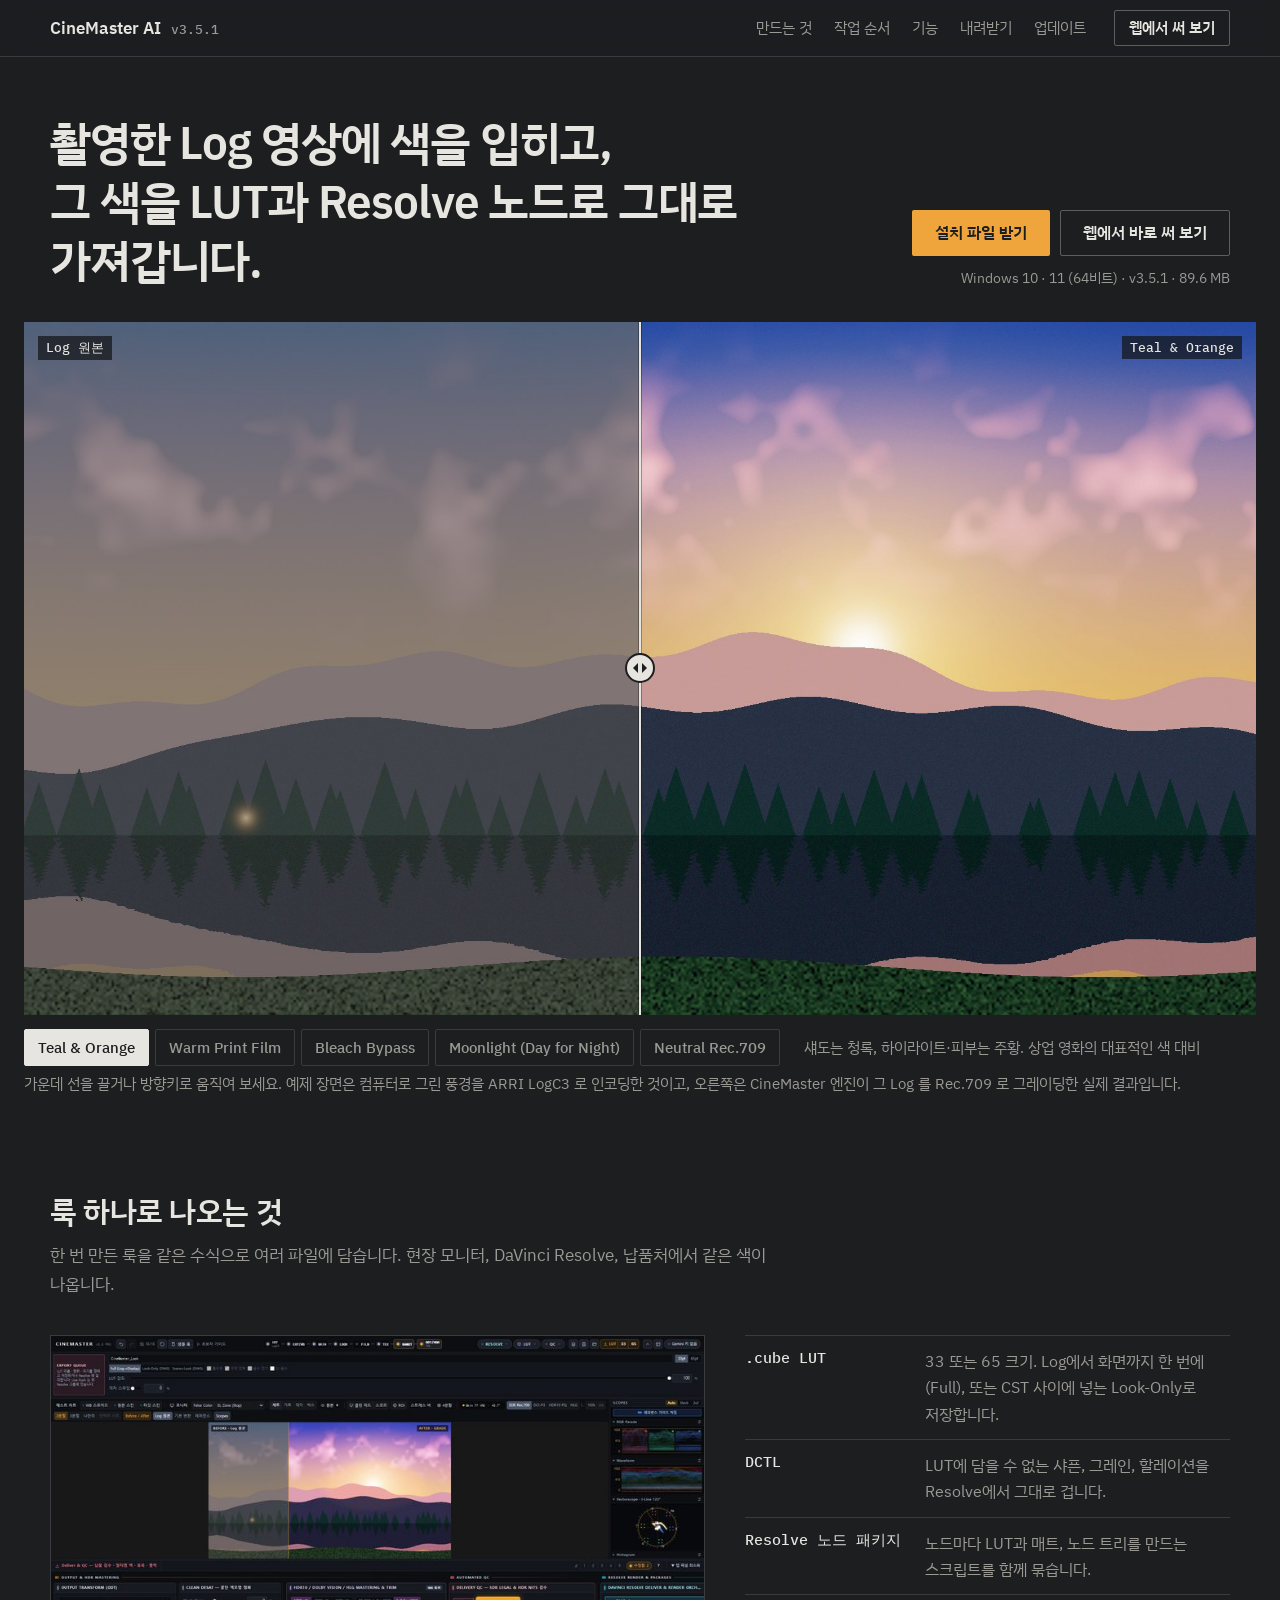
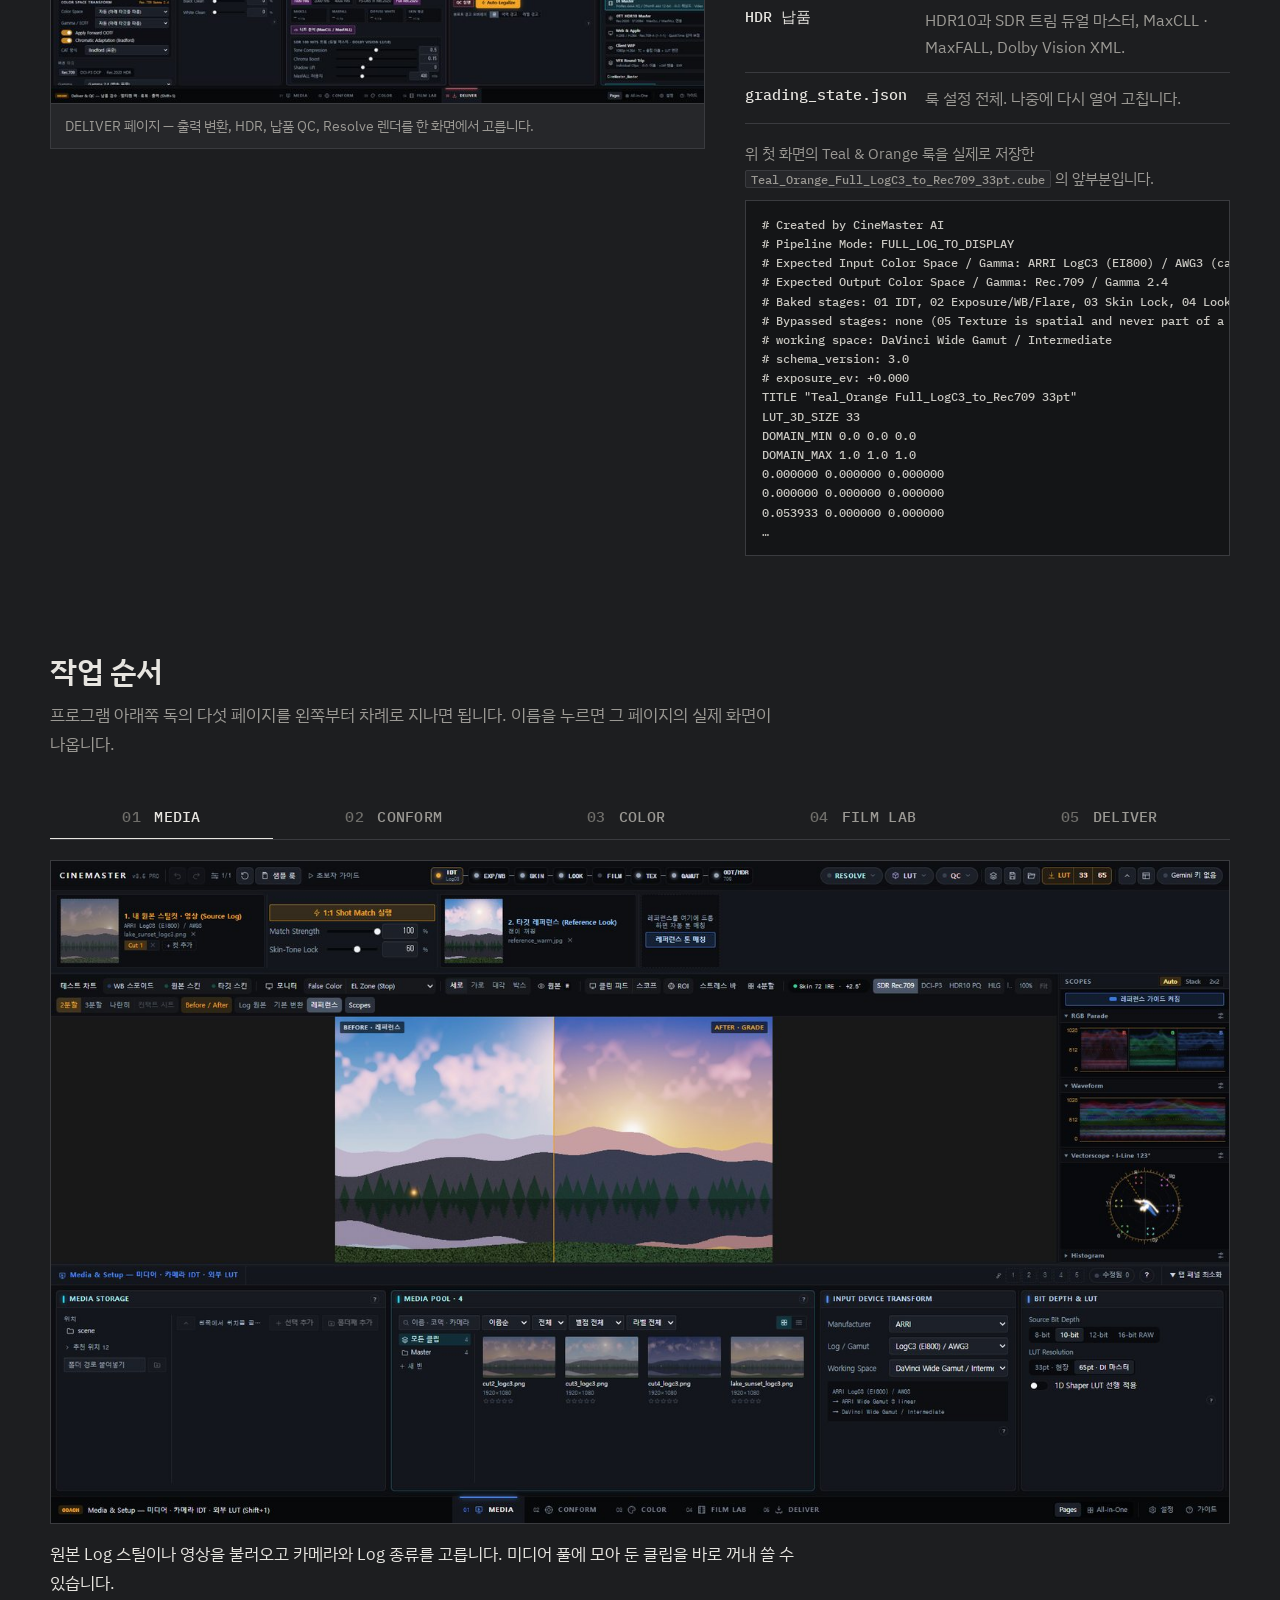
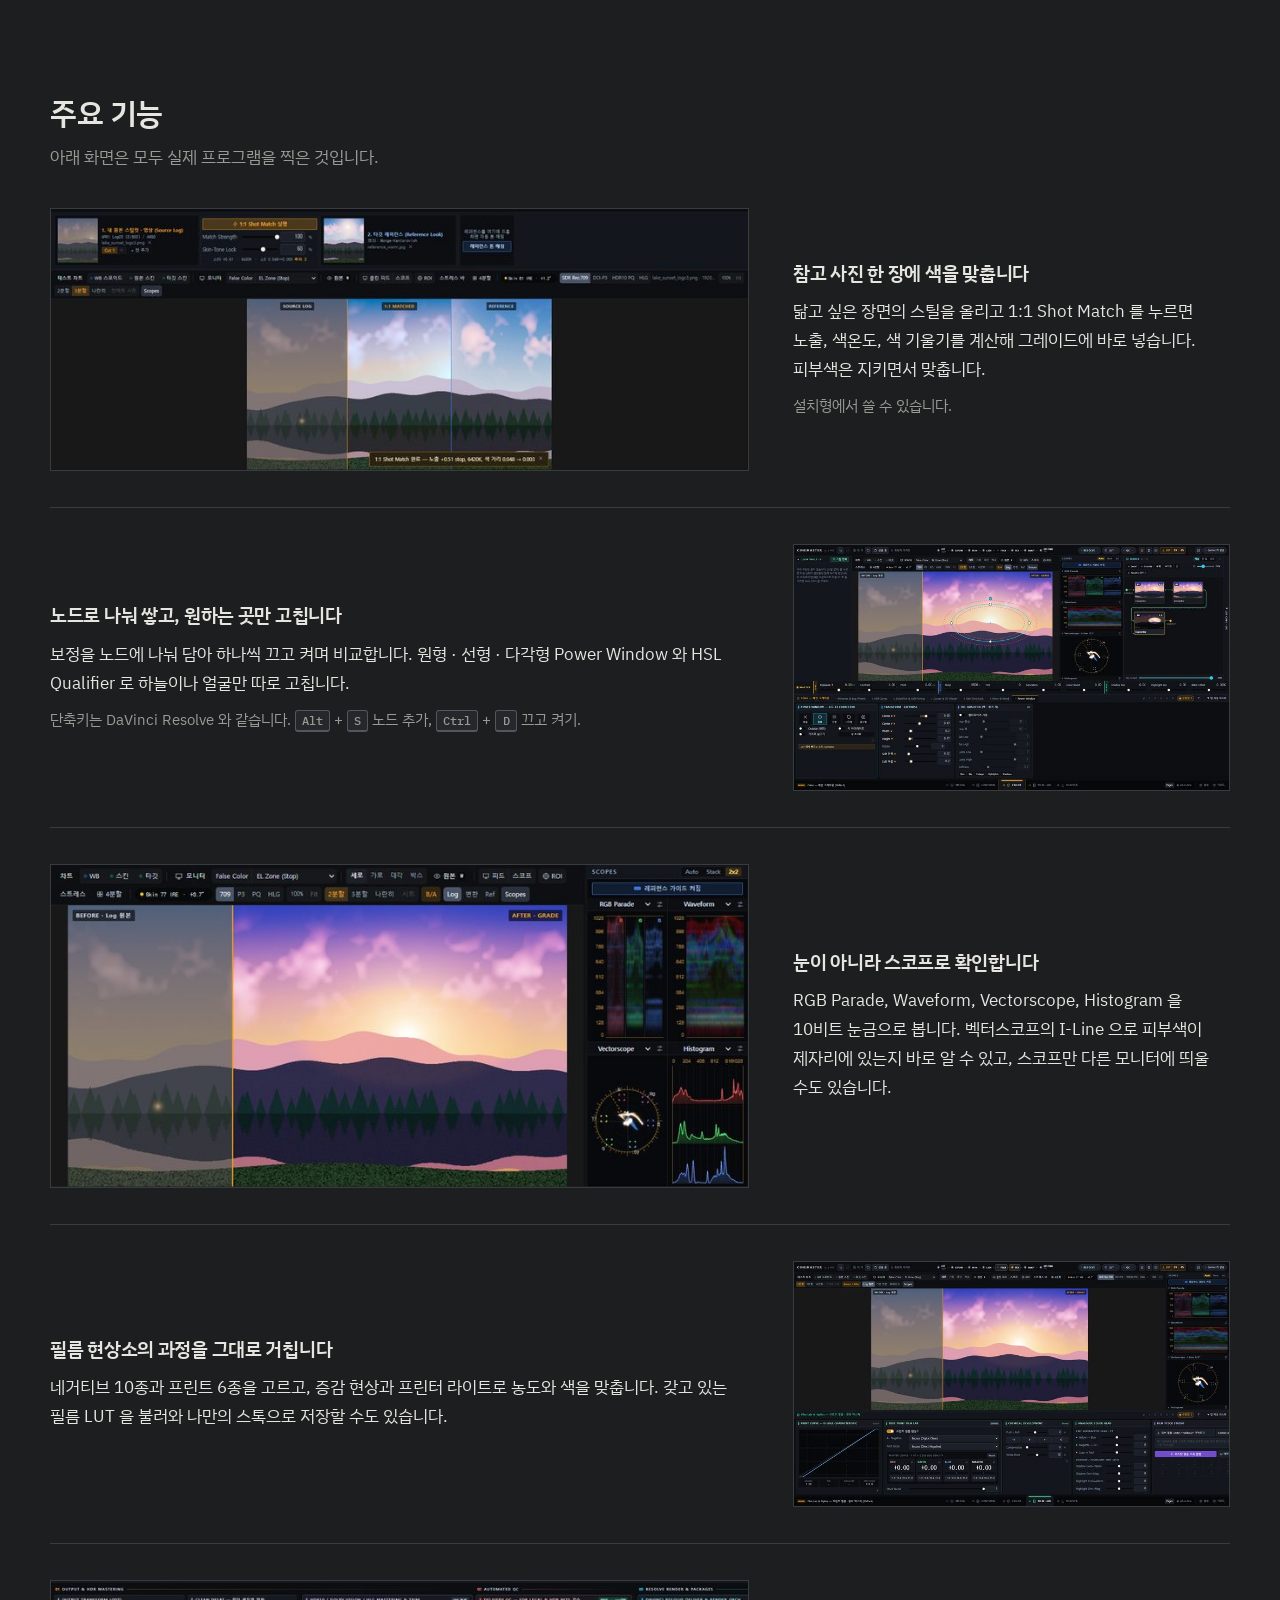
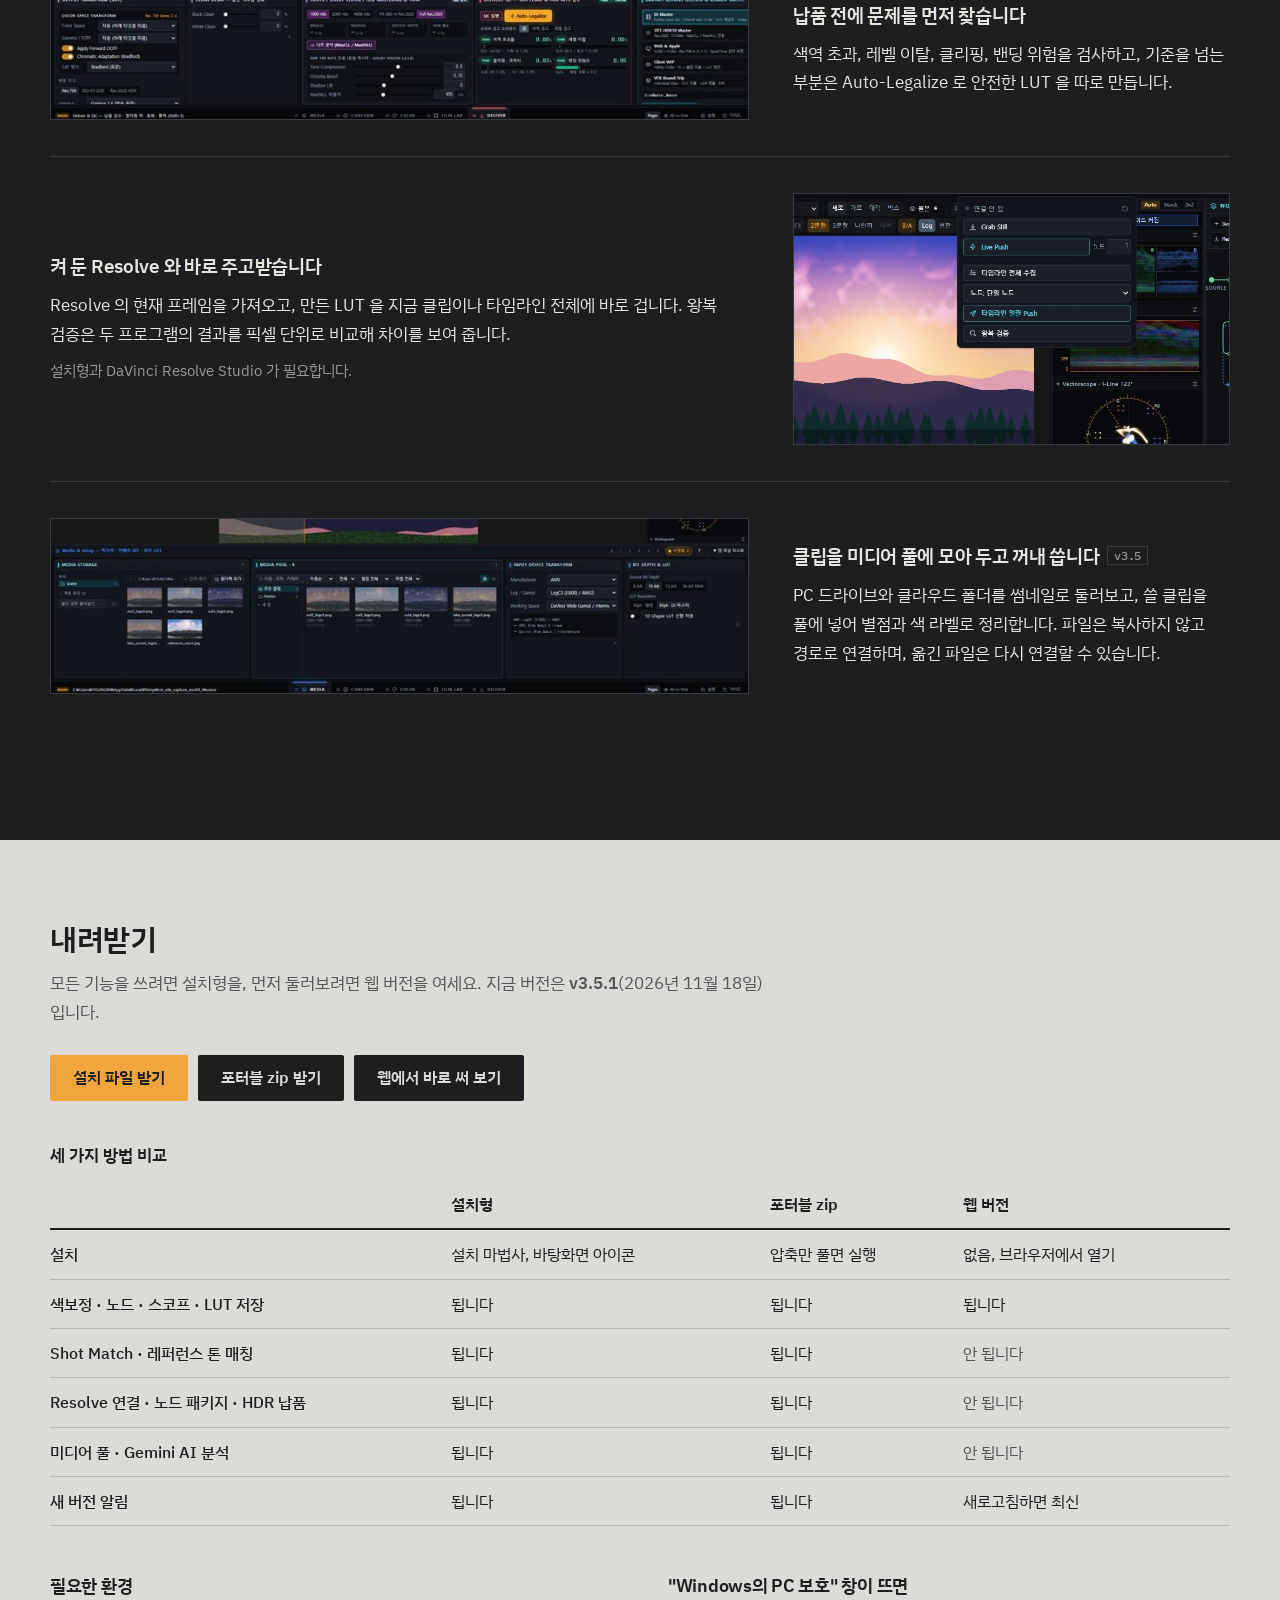
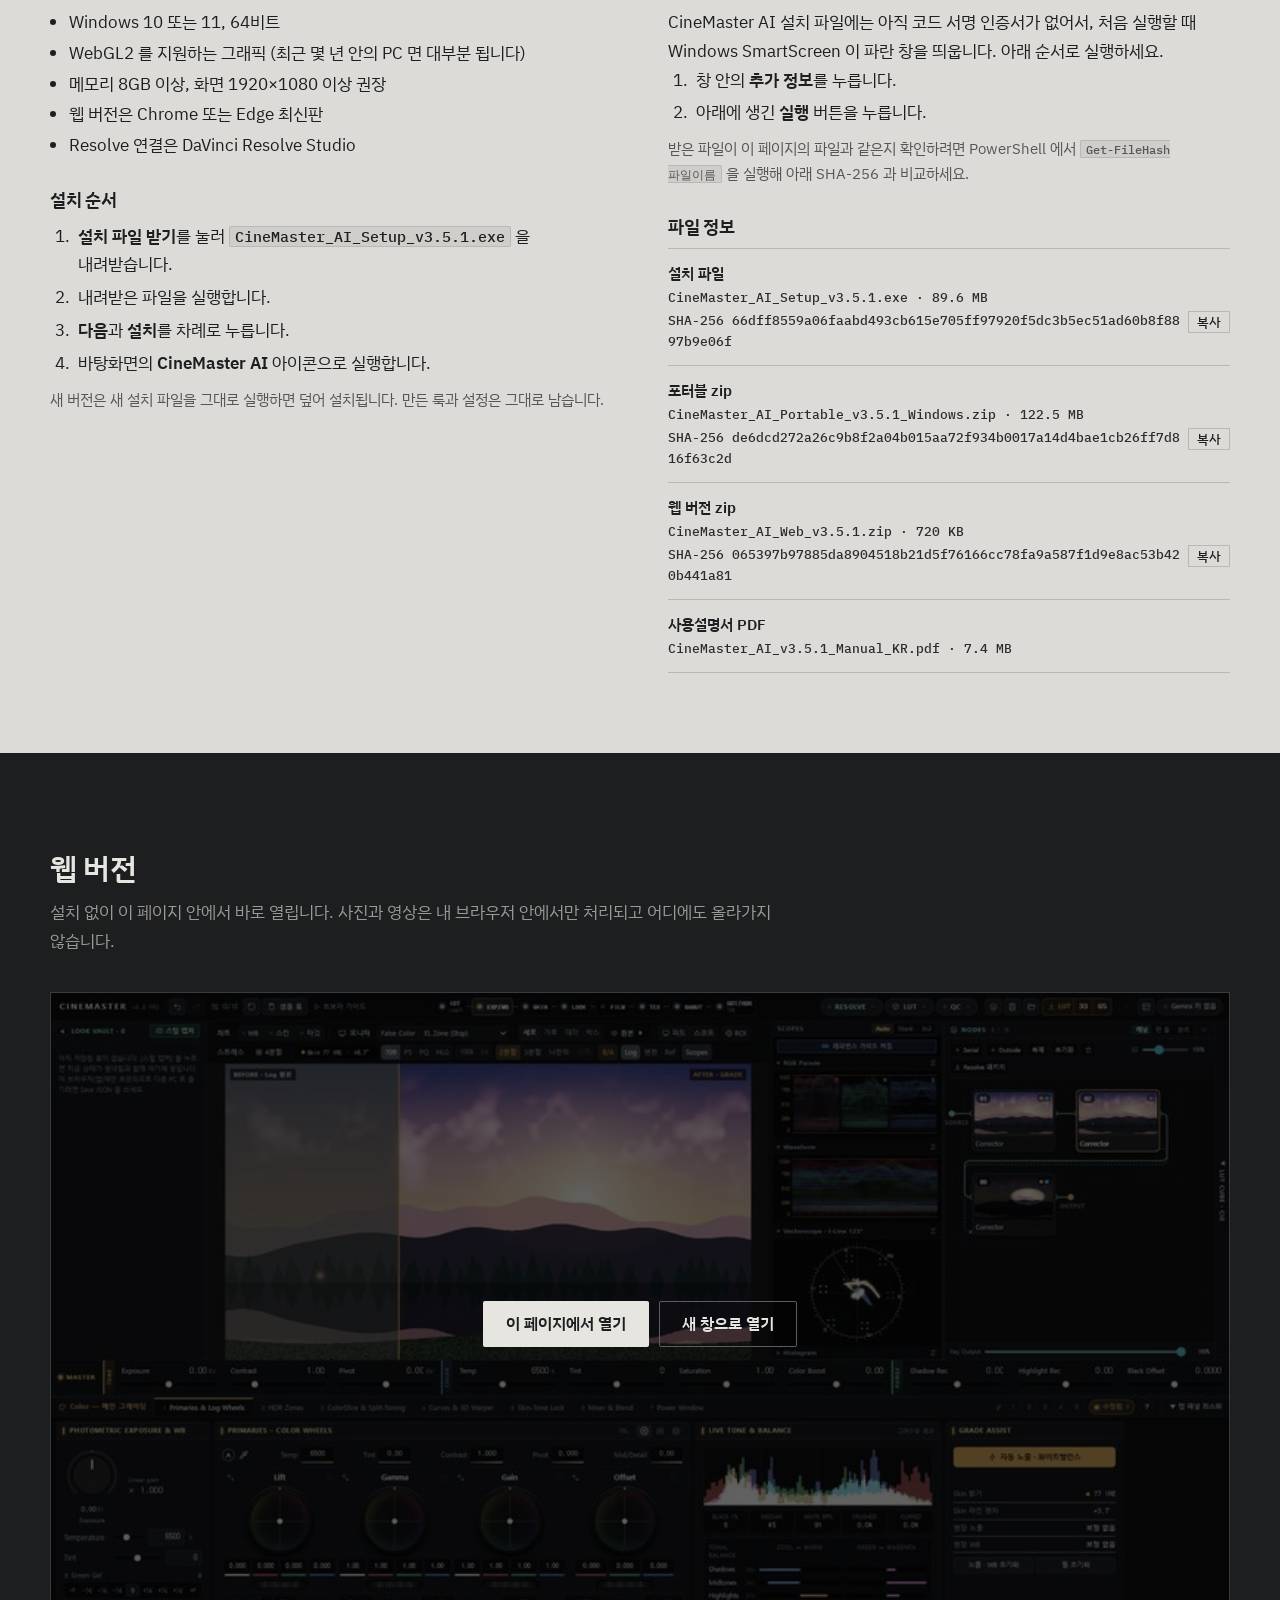
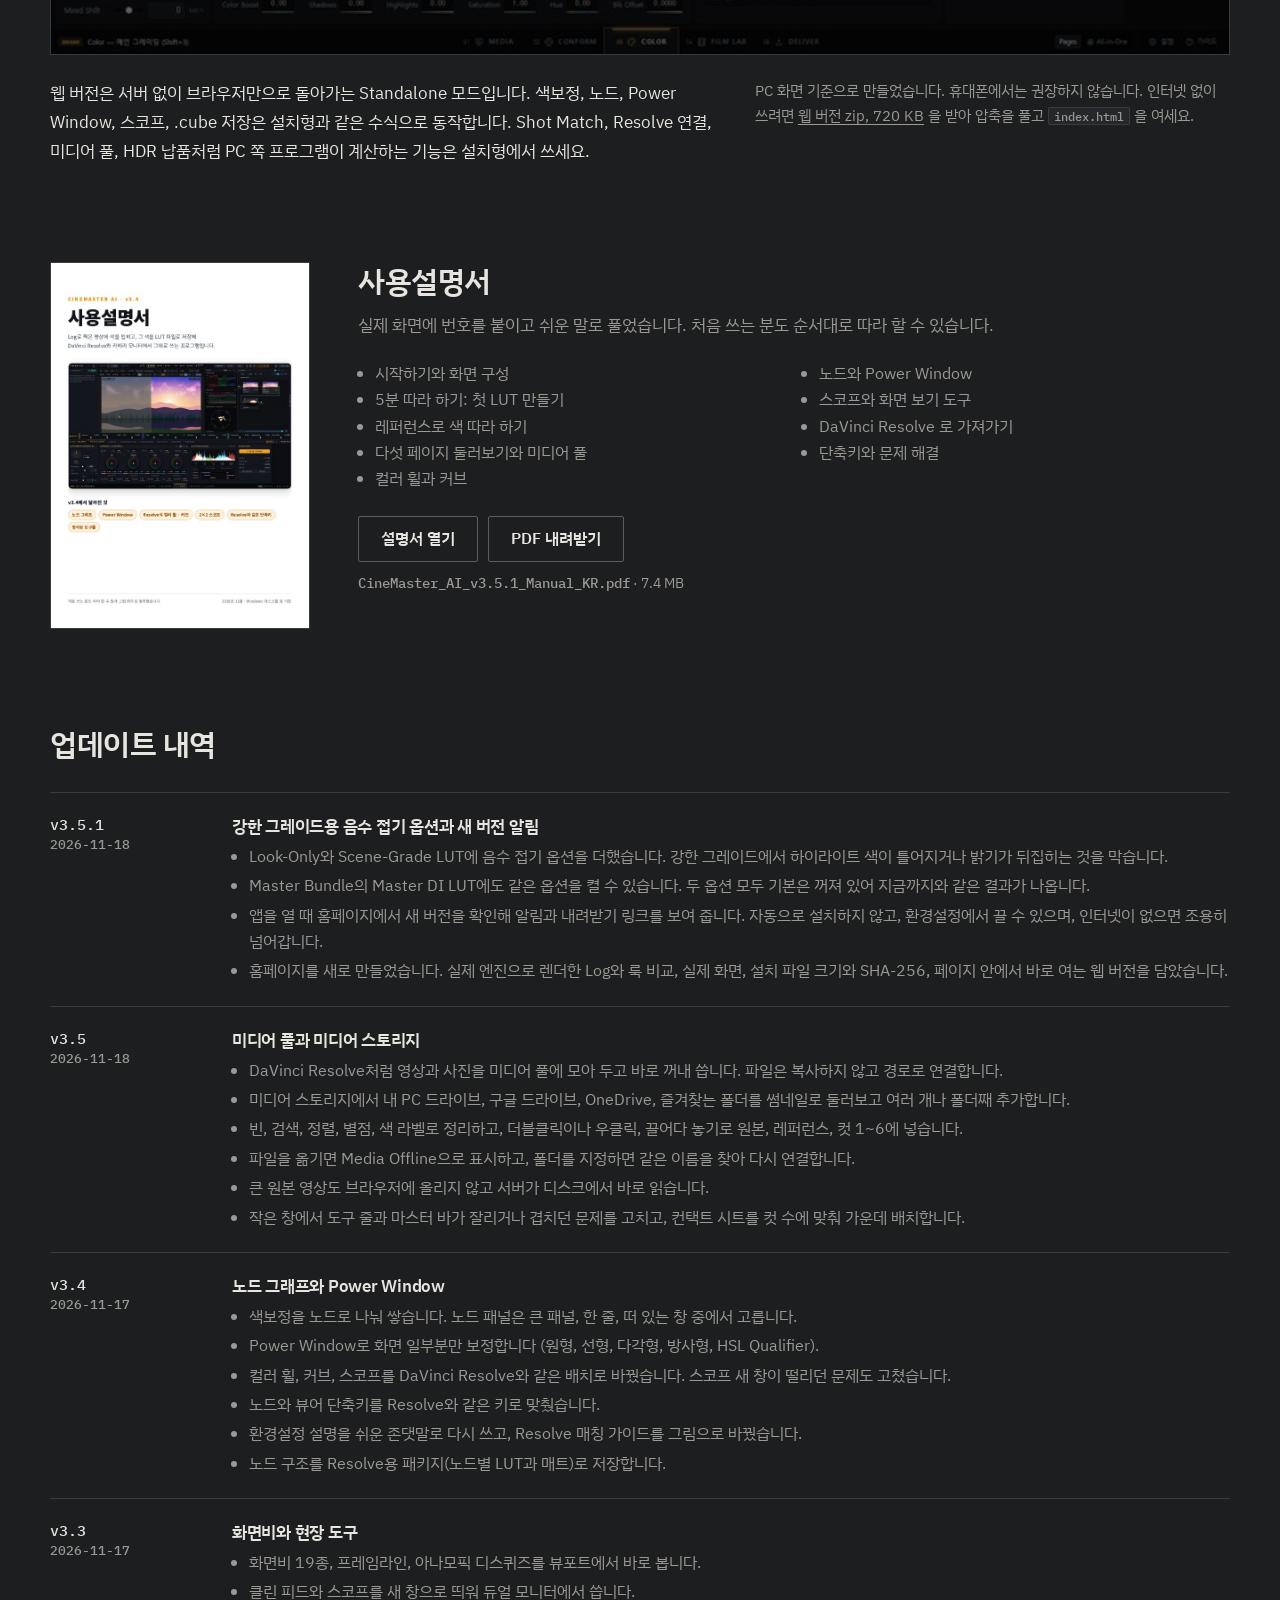
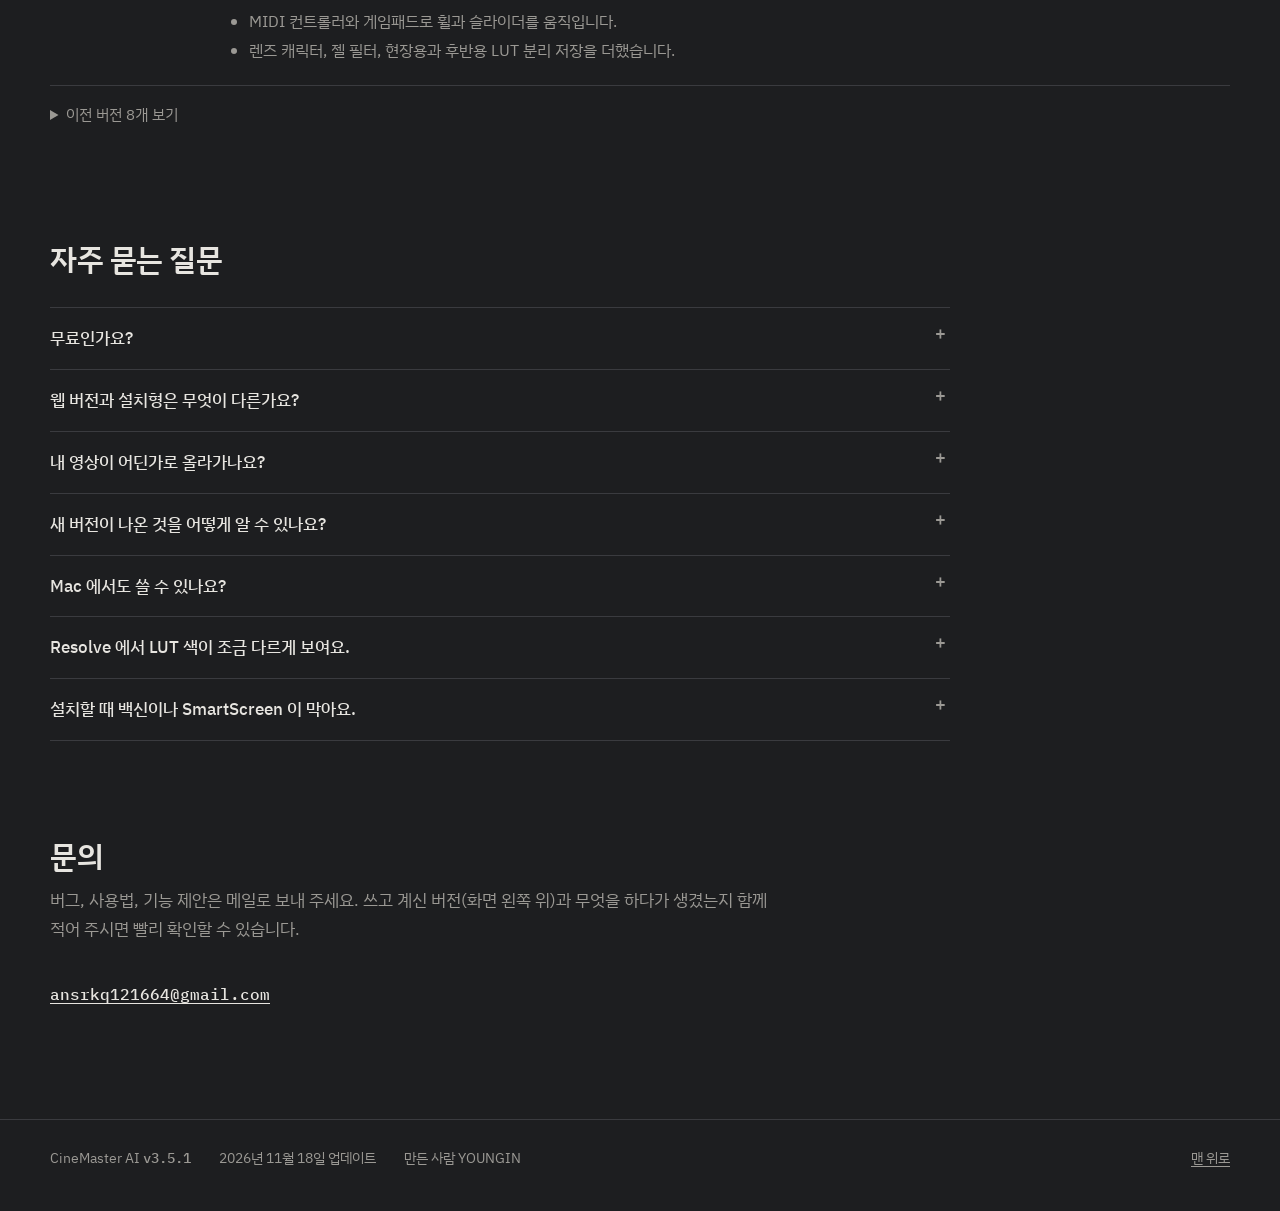
==== index.html @ 19d22ae5 "홈페이지 v3.5.1" ====
<!doctype html>
<html lang="ko">
<head>
  <meta charset="utf-8">
  <meta name="viewport" content="width=device-width, initial-scale=1">
  <title>CineMaster AI — Log 영상의 색을 만들고 LUT으로 가져가는 프로그램</title>
  <meta name="description" content="카메라 Log 영상의 룩을 만들고 .cube LUT, DaVinci Resolve 노드 패키지, HDR 납품 파일로 저장하는 Windows 프로그램입니다. 설치 없이 웹에서도 써 볼 수 있습니다.">
  <meta name="robots" content="noindex, nofollow">
  <meta name="theme-color" content="#1d1e20">
  <meta property="og:type" content="website">
  <meta property="og:title" content="CineMaster AI v3.5.1">
  <meta property="og:description" content="Log 영상에 색을 입히고, 같은 색을 LUT과 Resolve 노드로 가져갑니다.">
  <meta property="og:image" content="https://ansrkq121664-rgb.github.io/cinemaster-ai/img/og.jpg">
  <link rel="icon" href="img/favicon.ico" sizes="any">
  <link rel="apple-touch-icon" href="img/icon-512.png">
  <link rel="preconnect" href="https://fonts.googleapis.com">
  <link rel="preconnect" href="https://fonts.gstatic.com" crossorigin>
  <link rel="stylesheet" href="https://fonts.googleapis.com/css2?family=IBM+Plex+Mono:wght@500&family=IBM+Plex+Sans+KR:wght@400;500;600&display=swap">
  <link rel="stylesheet" href="site.css?v=3.5.1">
</head>
<body>
<a class="skip" href="#main">본문으로 건너뛰기</a>

<header class="nav">
  <div class="wrap nav-in">
    <a class="brand" href="#top" aria-label="CineMaster AI 처음으로">CineMaster AI <span class="ver">v3.5.1</span></a>
    <nav aria-label="페이지 안내">
      <a href="#outputs">만드는 것</a>
      <a href="#flow">작업 순서</a>
      <a href="#features">기능</a>
      <a href="#download">내려받기</a>
      <a href="#updates">업데이트</a>
    </nav>
    <a class="btn btn-line nav-cta" href="#web">웹에서 써 보기</a>
  </div>
</header>

<main id="main">
  <!-- 첫 화면 -->
  <section class="hero" id="top" aria-labelledby="hero-h">
    <div class="wrap hero-head">
      <h1 id="hero-h">촬영한 Log 영상에 색을 입히고,<br>그 색을 LUT과 Resolve 노드로 그대로 가져갑니다.</h1>
      <div class="hero-actions">
        <a class="btn btn-amber" href="#download" data-installer-cta>설치 파일 받기</a>
        <a class="btn btn-line" href="#web">웹에서 바로 써 보기</a>
        <p class="hero-meta" data-installer-meta>Windows 10 · 11 (64비트) · v3.5.1 · 89.6 MB</p>
      </div>
    </div>

    <div class="wipe-wrap" style="--wipe: 50%">
      <div class="wipe" data-wipe>
        <picture>
          <source media="(max-width: 760px)" srcset="img/hero/Teal_Orange_960.jpg" data-grade-source>
          <img class="wipe-img grade" draggable="false" src="img/hero/Teal_Orange.jpg" alt="같은 장면에 Teal &amp; Orange 룩을 입힌 결과" width="1920" height="1080" data-grade-img>
        </picture>
        <picture>
          <source media="(max-width: 760px)" srcset="img/hero/log_960.jpg">
          <img class="wipe-img log" draggable="false" src="img/hero/log.jpg" alt="ARRI LogC3 로 기록한 원본. 색이 빠지고 대비가 낮습니다" width="1920" height="1080">
        </picture>
        <span class="wipe-tag tag-left">Log 원본</span>
        <span class="wipe-tag tag-right" data-grade-tag>Teal &amp; Orange</span>
        <div class="handle" role="slider" tabindex="0" aria-label="Log 원본과 그레이딩 결과를 나누는 위치" aria-valuemin="0" aria-valuemax="100" aria-valuenow="50">
          <span class="grip" aria-hidden="true"></span>
        </div>
      </div>
      <div class="wrap wipe-under">
        <div class="looks" role="radiogroup" aria-label="오른쪽에 보여 줄 룩">
          <button type="button" role="radio" aria-checked="true" tabindex="0" data-look="Teal_Orange">Teal &amp; Orange</button>
          <button type="button" role="radio" aria-checked="false" tabindex="-1" data-look="Warm_Print">Warm Print Film</button>
          <button type="button" role="radio" aria-checked="false" tabindex="-1" data-look="Bleach_Bypass">Bleach Bypass</button>
          <button type="button" role="radio" aria-checked="false" tabindex="-1" data-look="Moonlight">Moonlight (Day for Night)</button>
          <button type="button" role="radio" aria-checked="false" tabindex="-1" data-look="Neutral_Rec709">Neutral Rec.709</button>
        </div>
        <p class="caption" data-look-desc>섀도는 청록, 하이라이트·피부는 주황. 상업 영화의 대표적인 색 대비</p>
      </div>
      <p class="wrap caption small">가운데 선을 끌거나 방향키로 움직여 보세요. 예제 장면은 컴퓨터로 그린 풍경을 ARRI LogC3 로 인코딩한 것이고, 오른쪽은 CineMaster 엔진이 그 Log 를 Rec.709 로 그레이딩한 실제 결과입니다.</p>
    </div>
  </section>

  <!-- 무엇을 만드나 -->
  <section class="block wrap" id="outputs" aria-labelledby="out-h">
    <h2 id="out-h">룩 하나로 나오는 것</h2>
    <p class="lede">한 번 만든 룩을 같은 수식으로 여러 파일에 담습니다. 현장 모니터, DaVinci Resolve, 납품처에서 같은 색이 나옵니다.</p>
    <div class="outputs">
      <figure class="shot">
        <img src="img/pages/deliver.jpg" srcset="img/pages/deliver_800.jpg 800w, img/pages/deliver.jpg 1600w" sizes="(max-width: 900px) 100vw, 58vw" alt="DELIVER 페이지. 출력 색공간, HDR 마스터링, 납품 QC, Resolve 렌더 프리셋 카드가 한 줄에 있습니다" width="1600" height="900" loading="lazy">
        <figcaption>DELIVER 페이지 — 출력 변환, HDR, 납품 QC, Resolve 렌더를 한 화면에서 고릅니다.</figcaption>
      </figure>
      <div>
        <table class="files">
          <caption class="sr">내보내는 파일</caption>
          <tbody>
            <tr><th scope="row">.cube LUT</th><td>33 또는 65 크기. Log에서 화면까지 한 번에(Full), 또는 CST 사이에 넣는 Look-Only로 저장합니다.</td></tr>
            <tr><th scope="row">DCTL</th><td>LUT에 담을 수 없는 샤픈, 그레인, 할레이션을 Resolve에서 그대로 겁니다.</td></tr>
            <tr><th scope="row">Resolve 노드 패키지</th><td>노드마다 LUT과 매트, 노드 트리를 만드는 스크립트를 함께 묶습니다.</td></tr>
            <tr><th scope="row">HDR 납품</th><td>HDR10과 SDR 트림 듀얼 마스터, MaxCLL · MaxFALL, Dolby Vision XML.</td></tr>
            <tr><th scope="row">grading_state.json</th><td>룩 설정 전체. 나중에 다시 열어 고칩니다.</td></tr>
          </tbody>
        </table>
        <p class="caption">위 첫 화면의 Teal &amp; Orange 룩을 실제로 저장한 <code>Teal_Orange_Full_LogC3_to_Rec709_33pt.cube</code> 의 앞부분입니다.</p>
        <pre class="cube" tabindex="0" aria-label=".cube 파일 앞부분"># Created by CineMaster AI
# Pipeline Mode: FULL_LOG_TO_DISPLAY
# Expected Input Color Space / Gamma: ARRI LogC3 (EI800) / AWG3 (camera log, full range)
# Expected Output Color Space / Gamma: Rec.709 / Gamma 2.4
# Baked stages: 01 IDT, 02 Exposure/WB/Flare, 03 Skin Lock, 04 Look, 06 ODT
# Bypassed stages: none (05 Texture is spatial and never part of a LUT)
# working space: DaVinci Wide Gamut / Intermediate
# schema_version: 3.0
# exposure_ev: +0.000
TITLE &quot;Teal_Orange Full_LogC3_to_Rec709 33pt&quot;
LUT_3D_SIZE 33
DOMAIN_MIN 0.0 0.0 0.0
DOMAIN_MAX 1.0 1.0 1.0
0.000000 0.000000 0.000000
0.000000 0.000000 0.000000
0.053933 0.000000 0.000000
…</pre>
      </div>
    </div>
  </section>

  <!-- 작업 순서: 앱의 실제 다섯 페이지 -->
  <section class="block wrap" id="flow" aria-labelledby="flow-h">
    <h2 id="flow-h">작업 순서</h2>
    <p class="lede">프로그램 아래쪽 독의 다섯 페이지를 왼쪽부터 차례로 지나면 됩니다. 이름을 누르면 그 페이지의 실제 화면이 나옵니다.</p>
    <div class="pages" data-pages>
      <div class="page-tabs" role="tablist" aria-label="프로그램 페이지">
        <button type="button" role="tab" id="pt-media" aria-controls="pp" aria-selected="true" data-page="media"><span class="no">01</span> MEDIA</button>
        <button type="button" role="tab" id="pt-conform" aria-controls="pp" aria-selected="false" tabindex="-1" data-page="conform"><span class="no">02</span> CONFORM</button>
        <button type="button" role="tab" id="pt-color" aria-controls="pp" aria-selected="false" tabindex="-1" data-page="color"><span class="no">03</span> COLOR</button>
        <button type="button" role="tab" id="pt-film" aria-controls="pp" aria-selected="false" tabindex="-1" data-page="film"><span class="no">04</span> FILM LAB</button>
        <button type="button" role="tab" id="pt-deliver" aria-controls="pp" aria-selected="false" tabindex="-1" data-page="deliver"><span class="no">05</span> DELIVER</button>
      </div>
      <div class="page-panel" id="pp" role="tabpanel" aria-labelledby="pt-media">
        <figure class="shot">
          <img data-page-img src="img/pages/media.jpg" srcset="img/pages/media_800.jpg 800w, img/pages/media.jpg 1600w" sizes="(max-width: 1240px) 100vw, 1180px" alt="MEDIA 페이지 실제 화면" width="1600" height="900">
        </figure>
        <p class="page-text" data-page-text>원본 Log 스틸이나 영상을 불러오고 카메라와 Log 종류를 고릅니다. 미디어 풀에 모아 둔 클립을 바로 꺼내 쓸 수 있습니다.</p>
      </div>
    </div>
  </section>

  <!-- 주요 기능 -->
  <section class="block wrap" id="features" aria-labelledby="feat-h">
    <h2 id="feat-h">주요 기능</h2>
    <p class="lede">아래 화면은 모두 실제 프로그램을 찍은 것입니다.</p>

    <article class="feature">
      <figure class="shot"><img src="img/shots/shotmatch.jpg" srcset="img/shots/shotmatch_800.jpg 800w, img/shots/shotmatch.jpg 1400w" sizes="(max-width: 900px) 100vw, 62vw" alt="원본 Log, 1:1 매칭 결과, 레퍼런스를 세 칸으로 나란히 보여 주는 화면과 매칭 결과 알림" width="1400" height="525" loading="lazy"></figure>
      <div class="ftext">
        <h3>참고 사진 한 장에 색을 맞춥니다</h3>
        <p>닮고 싶은 장면의 스틸을 올리고 1:1 Shot Match 를 누르면 노출, 색온도, 색 기울기를 계산해 그레이드에 바로 넣습니다. 피부색은 지키면서 맞춥니다.</p>
        <p class="note">설치형에서 쓸 수 있습니다.</p>
      </div>
    </article>

    <article class="feature flip">
      <figure class="shot"><img src="img/shots/window.jpg" srcset="img/shots/window_800.jpg 800w, img/shots/window.jpg 1600w" sizes="(max-width: 900px) 100vw, 62vw" alt="해 주변에 원형 Power Window 를 그린 COLOR 페이지. 오른쪽에 노드 세 개, 아래에 윈도우 팔레트" width="1600" height="900" loading="lazy"></figure>
      <div class="ftext">
        <h3>노드로 나눠 쌓고, 원하는 곳만 고칩니다</h3>
        <p>보정을 노드에 나눠 담아 하나씩 끄고 켜며 비교합니다. 원형 · 선형 · 다각형 Power Window 와 HSL Qualifier 로 하늘이나 얼굴만 따로 고칩니다.</p>
        <p class="note">단축키는 DaVinci Resolve 와 같습니다. <kbd>Alt</kbd> + <kbd>S</kbd> 노드 추가, <kbd>Ctrl</kbd> + <kbd>D</kbd> 끄고 켜기.</p>
      </div>
    </article>

    <article class="feature">
      <figure class="shot"><img src="img/shots/scopes.jpg" srcset="img/shots/scopes_800.jpg 800w, img/shots/scopes.jpg 1200w" sizes="(max-width: 900px) 100vw, 62vw" alt="뷰어 옆에 RGB Parade, Waveform, Vectorscope, Histogram 을 2x2 로 띄운 화면" width="1200" height="553" loading="lazy"></figure>
      <div class="ftext">
        <h3>눈이 아니라 스코프로 확인합니다</h3>
        <p>RGB Parade, Waveform, Vectorscope, Histogram 을 10비트 눈금으로 봅니다. 벡터스코프의 I-Line 으로 피부색이 제자리에 있는지 바로 알 수 있고, 스코프만 다른 모니터에 띄울 수도 있습니다.</p>
      </div>
    </article>

    <article class="feature flip">
      <figure class="shot"><img src="img/pages/film.jpg" srcset="img/pages/film_800.jpg 800w, img/pages/film.jpg 1600w" sizes="(max-width: 900px) 100vw, 62vw" alt="FILM LAB 페이지. D-LogE 곡선, 네거티브와 프린트 필름 선택, 프린터 라이트" width="1600" height="900" loading="lazy"></figure>
      <div class="ftext">
        <h3>필름 현상소의 과정을 그대로 거칩니다</h3>
        <p>네거티브 10종과 프린트 6종을 고르고, 증감 현상과 프린터 라이트로 농도와 색을 맞춥니다. 갖고 있는 필름 LUT 을 불러와 나만의 스톡으로 저장할 수도 있습니다.</p>
      </div>
    </article>

    <article class="feature">
      <figure class="shot"><img src="img/shots/qc.jpg" srcset="img/shots/qc_800.jpg 800w, img/shots/qc.jpg 1600w" sizes="(max-width: 900px) 100vw, 62vw" alt="DELIVER 페이지 아래쪽. 납품 QC 카드에 색역 초과, 레벨 이탈, 클리핑, 밴딩 위험도가 표시되어 있습니다" width="1600" height="317" loading="lazy"></figure>
      <div class="ftext">
        <h3>납품 전에 문제를 먼저 찾습니다</h3>
        <p>색역 초과, 레벨 이탈, 클리핑, 밴딩 위험을 검사하고, 기준을 넘는 부분은 Auto-Legalize 로 안전한 LUT 을 따로 만듭니다.</p>
      </div>
    </article>

    <article class="feature flip">
      <figure class="shot narrow"><img src="img/shots/resolve.jpg" srcset="img/shots/resolve_800.jpg 800w" sizes="(max-width: 900px) 100vw, 40vw" alt="Resolve Bridge 메뉴. Grab Still, Live Push, 타임라인 전체 수집, 타임라인 일괄 Push, 왕복 검증" width="800" height="460" loading="lazy"></figure>
      <div class="ftext">
        <h3>켜 둔 Resolve 와 바로 주고받습니다</h3>
        <p>Resolve 의 현재 프레임을 가져오고, 만든 LUT 을 지금 클립이나 타임라인 전체에 바로 겁니다. 왕복 검증은 두 프로그램의 결과를 픽셀 단위로 비교해 차이를 보여 줍니다.</p>
        <p class="note">설치형과 DaVinci Resolve Studio 가 필요합니다.</p>
      </div>
    </article>

    <article class="feature">
      <figure class="shot"><img src="img/shots/pool.jpg" srcset="img/shots/pool_800.jpg 800w, img/shots/pool.jpg 1600w" sizes="(max-width: 900px) 100vw, 62vw" alt="MEDIA 페이지 아래쪽. 왼쪽 미디어 스토리지, 가운데 미디어 풀에 클립 썸네일, 오른쪽 카메라 입력 설정" width="1600" height="400" loading="lazy"></figure>
      <div class="ftext">
        <h3>클립을 미디어 풀에 모아 두고 꺼내 씁니다 <span class="new">v3.5</span></h3>
        <p>PC 드라이브와 클라우드 폴더를 썸네일로 둘러보고, 쓸 클립을 풀에 넣어 별점과 색 라벨로 정리합니다. 파일은 복사하지 않고 경로로 연결하며, 옮긴 파일은 다시 연결할 수 있습니다.</p>
      </div>
    </article>
  </section>

  <!-- 내려받기 (밝은 사양서 칸) -->
  <section class="sheet" id="download" aria-labelledby="dl-h">
    <div class="wrap">
      <h2 id="dl-h">내려받기</h2>
      <p class="lede">모든 기능을 쓰려면 설치형을, 먼저 둘러보려면 웹 버전을 여세요. 지금 버전은 <b>v3.5.1</b>(2026년 11월 18일)입니다.</p>

      <div class="dl-actions">
        <a class="btn btn-amber" href="https://github.com/ansrkq121664-rgb/cinemaster-ai/releases/download/v3.5.1/CineMaster_AI_Setup_v3.5.1.exe" data-installer>설치 파일 받기</a>
        <a class="btn btn-dark" href="https://github.com/ansrkq121664-rgb/cinemaster-ai/releases/download/v3.5.1/CineMaster_AI_Portable_v3.5.1_Windows.zip" data-portable>포터블 zip 받기</a>
        <a class="btn btn-dark" href="#web">웹에서 바로 써 보기</a>
      </div>

      <div class="table-scroll" tabindex="0" role="region" aria-label="세 가지 방법 비교표">
      <table class="cmp">
        <caption>세 가지 방법 비교</caption>
        <thead><tr><th scope="col"><span class="sr">항목</span></th><th scope="col">설치형</th><th scope="col">포터블 zip</th><th scope="col">웹 버전</th></tr></thead>
        <tbody>
          <tr><th scope="row">설치</th><td data-label="설치형">설치 마법사, 바탕화면 아이콘</td><td data-label="포터블 zip">압축만 풀면 실행</td><td data-label="웹 버전">없음, 브라우저에서 열기</td></tr>
          <tr><th scope="row">색보정 · 노드 · 스코프 · LUT 저장</th><td data-label="설치형">됩니다</td><td data-label="포터블 zip">됩니다</td><td data-label="웹 버전">됩니다</td></tr>
          <tr><th scope="row">Shot Match · 레퍼런스 톤 매칭</th><td data-label="설치형">됩니다</td><td data-label="포터블 zip">됩니다</td><td data-label="웹 버전" class="n">안 됩니다</td></tr>
          <tr><th scope="row">Resolve 연결 · 노드 패키지 · HDR 납품</th><td data-label="설치형">됩니다</td><td data-label="포터블 zip">됩니다</td><td data-label="웹 버전" class="n">안 됩니다</td></tr>
          <tr><th scope="row">미디어 풀 · Gemini AI 분석</th><td data-label="설치형">됩니다</td><td data-label="포터블 zip">됩니다</td><td data-label="웹 버전" class="n">안 됩니다</td></tr>
          <tr><th scope="row">새 버전 알림</th><td data-label="설치형">됩니다</td><td data-label="포터블 zip">됩니다</td><td data-label="웹 버전">새로고침하면 최신</td></tr>
        </tbody>
      </table>
      </div>

      <div class="dl-grid">
        <div>
          <h3>필요한 환경</h3>
          <ul class="plain">
            <li>Windows 10 또는 11, 64비트</li>
            <li>WebGL2 를 지원하는 그래픽 (최근 몇 년 안의 PC 면 대부분 됩니다)</li>
            <li>메모리 8GB 이상, 화면 1920×1080 이상 권장</li>
            <li>웹 버전은 Chrome 또는 Edge 최신판</li>
            <li>Resolve 연결은 DaVinci Resolve Studio</li>
          </ul>

          <h3>설치 순서</h3>
          <ol class="steps">
            <li><b>설치 파일 받기</b>를 눌러 <code>CineMaster_AI_Setup_v3.5.1.exe</code> 을 내려받습니다.</li>
            <li>내려받은 파일을 실행합니다.</li>
            <li><b>다음</b>과 <b>설치</b>를 차례로 누릅니다.</li>
            <li>바탕화면의 <b>CineMaster AI</b> 아이콘으로 실행합니다.</li>
          </ol>
          <p class="small">새 버전은 새 설치 파일을 그대로 실행하면 덮어 설치됩니다. 만든 룩과 설정은 그대로 남습니다.</p>
        </div>
        <div>
          <h3>"Windows의 PC 보호" 창이 뜨면</h3>
          <p>CineMaster AI 설치 파일에는 아직 코드 서명 인증서가 없어서, 처음 실행할 때 Windows SmartScreen 이 파란 창을 띄웁니다. 아래 순서로 실행하세요.</p>
          <ol class="steps">
            <li>창 안의 <b>추가 정보</b>를 누릅니다.</li>
            <li>아래에 생긴 <b>실행</b> 버튼을 누릅니다.</li>
          </ol>
          <p class="small">받은 파일이 이 페이지의 파일과 같은지 확인하려면 PowerShell 에서 <code>Get-FileHash 파일이름</code> 을 실행해 아래 SHA-256 과 비교하세요.</p>

          <h3>파일 정보</h3>
          <dl class="fileinfo">
            <div class="row"><dt>설치 파일</dt>
              <dd>CineMaster_AI_Setup_v3.5.1.exe · 89.6 MB</dd>
              <dd class="hash"><span>SHA-256 66dff8559a06faabd493cb615e705ff97920f5dc3b5ec51ad60b8f8897b9e06f</span><button type="button" class="copy" data-copy="66dff8559a06faabd493cb615e705ff97920f5dc3b5ec51ad60b8f8897b9e06f" aria-label="설치 파일 SHA-256 복사">복사</button></dd>
            </div>
            <div class="row"><dt>포터블 zip</dt>
              <dd>CineMaster_AI_Portable_v3.5.1_Windows.zip · 122.5 MB</dd>
              <dd class="hash"><span>SHA-256 de6dcd272a26c9b8f2a04b015aa72f934b0017a14d4bae1cb26ff7d816f63c2d</span><button type="button" class="copy" data-copy="de6dcd272a26c9b8f2a04b015aa72f934b0017a14d4bae1cb26ff7d816f63c2d" aria-label="포터블 zip SHA-256 복사">복사</button></dd>
            </div>
            <div class="row"><dt>웹 버전 zip</dt>
              <dd>CineMaster_AI_Web_v3.5.1.zip · 720 KB</dd>
              <dd class="hash"><span>SHA-256 065397b97885da8904518b21d5f76166cc78fa9a587f1d9e8ac53b420b441a81</span><button type="button" class="copy" data-copy="065397b97885da8904518b21d5f76166cc78fa9a587f1d9e8ac53b420b441a81" aria-label="웹 버전 zip SHA-256 복사">복사</button></dd>
            </div>
            <div class="row"><dt>사용설명서 PDF</dt>
              <dd>CineMaster_AI_v3.5.1_Manual_KR.pdf · 7.4 MB</dd>
            </div>
          </dl>
        </div>
      </div>
    </div>
  </section>

  <!-- 웹 버전 -->
  <section class="block wrap" id="web" aria-labelledby="web-h">
    <h2 id="web-h">웹 버전</h2>
    <p class="lede">설치 없이 이 페이지 안에서 바로 열립니다. 사진과 영상은 내 브라우저 안에서만 처리되고 어디에도 올라가지 않습니다.</p>
    <div class="web-frame" data-web-frame>
      <div class="web-cover">
        <img src="img/pages/color_800.jpg" alt="" width="800" height="450" loading="lazy">
        <div class="web-cover-in">
          <button class="btn btn-light" type="button" data-web-open>이 페이지에서 열기</button>
          <a class="btn btn-line" href="app/" target="_blank" rel="noopener">새 창으로 열기</a>
        </div>
      </div>
    </div>
    <div class="web-notes">
      <p>웹 버전은 서버 없이 브라우저만으로 돌아가는 Standalone 모드입니다. 색보정, 노드, Power Window, 스코프, .cube 저장은 설치형과 같은 수식으로 동작합니다.
        Shot Match, Resolve 연결, 미디어 풀, HDR 납품처럼 PC 쪽 프로그램이 계산하는 기능은 설치형에서 쓰세요.</p>
      <p class="small">PC 화면 기준으로 만들었습니다. 휴대폰에서는 권장하지 않습니다. 인터넷 없이 쓰려면 <a href="downloads/CineMaster_AI_Web_v3.5.1.zip" download>웹 버전 zip, 720 KB</a> 을 받아 압축을 풀고 <code>index.html</code> 을 여세요.</p>
    </div>
  </section>

  <!-- 사용설명서 -->
  <section class="block wrap" id="manual" aria-labelledby="man-h">
    <div class="manual">
      <a class="cover" href="downloads/CineMaster_AI_v3.5.1_Manual_KR.pdf" target="_blank" rel="noopener" aria-label="사용설명서 PDF 열기">
        <img src="img/manual_cover.jpg" alt="CineMaster AI 사용설명서 표지" width="580" height="820" loading="lazy">
      </a>
      <div>
        <h2 id="man-h">사용설명서</h2>
        <p class="lede">실제 화면에 번호를 붙이고 쉬운 말로 풀었습니다. 처음 쓰는 분도 순서대로 따라 할 수 있습니다.</p>
        <ul class="toc">
          <li>시작하기와 화면 구성</li>
          <li>5분 따라 하기: 첫 LUT 만들기</li>
          <li>레퍼런스로 색 따라 하기</li>
          <li>다섯 페이지 둘러보기와 미디어 풀</li>
          <li>컬러 휠과 커브</li>
          <li>노드와 Power Window</li>
          <li>스코프와 화면 보기 도구</li>
          <li>DaVinci Resolve 로 가져가기</li>
          <li>단축키와 문제 해결</li>
        </ul>
        <div class="row">
          <a class="btn btn-line" href="downloads/CineMaster_AI_v3.5.1_Manual_KR.pdf" target="_blank" rel="noopener">설명서 열기</a>
          <a class="btn btn-line" href="downloads/CineMaster_AI_v3.5.1_Manual_KR.pdf" download>PDF 내려받기</a>
        </div>
        <p class="file"><span class="mono">CineMaster_AI_v3.5.1_Manual_KR.pdf</span> · 7.4 MB</p>
      </div>
    </div>
  </section>

  <!-- 업데이트 내역 -->
  <section class="block wrap" id="updates" aria-labelledby="up-h">
    <h2 id="up-h">업데이트 내역</h2>
    <div class="timeline">
      <div class="rel"><div class="rel-head"><span class="ver">v3.5.1</span><span class="date">2026-11-18</span></div><div><h3>강한 그레이드용 음수 접기 옵션과 새 버전 알림</h3><ul><li>Look-Only와 Scene-Grade LUT에 음수 접기 옵션을 더했습니다. 강한 그레이드에서 하이라이트 색이 틀어지거나 밝기가 뒤집히는 것을 막습니다.</li><li>Master Bundle의 Master DI LUT에도 같은 옵션을 켤 수 있습니다. 두 옵션 모두 기본은 꺼져 있어 지금까지와 같은 결과가 나옵니다.</li><li>앱을 열 때 홈페이지에서 새 버전을 확인해 알림과 내려받기 링크를 보여 줍니다. 자동으로 설치하지 않고, 환경설정에서 끌 수 있으며, 인터넷이 없으면 조용히 넘어갑니다.</li><li>홈페이지를 새로 만들었습니다. 실제 엔진으로 렌더한 Log와 룩 비교, 실제 화면, 설치 파일 크기와 SHA-256, 페이지 안에서 바로 여는 웹 버전을 담았습니다.</li></ul></div></div>
      <div class="rel"><div class="rel-head"><span class="ver">v3.5</span><span class="date">2026-11-18</span></div><div><h3>미디어 풀과 미디어 스토리지</h3><ul><li>DaVinci Resolve처럼 영상과 사진을 미디어 풀에 모아 두고 바로 꺼내 씁니다. 파일은 복사하지 않고 경로로 연결합니다.</li><li>미디어 스토리지에서 내 PC 드라이브, 구글 드라이브, OneDrive, 즐겨찾는 폴더를 썸네일로 둘러보고 여러 개나 폴더째 추가합니다.</li><li>빈, 검색, 정렬, 별점, 색 라벨로 정리하고, 더블클릭이나 우클릭, 끌어다 놓기로 원본, 레퍼런스, 컷 1~6에 넣습니다.</li><li>파일을 옮기면 Media Offline으로 표시하고, 폴더를 지정하면 같은 이름을 찾아 다시 연결합니다.</li><li>큰 원본 영상도 브라우저에 올리지 않고 서버가 디스크에서 바로 읽습니다.</li><li>작은 창에서 도구 줄과 마스터 바가 잘리거나 겹치던 문제를 고치고, 컨택트 시트를 컷 수에 맞춰 가운데 배치합니다.</li></ul></div></div>
      <div class="rel"><div class="rel-head"><span class="ver">v3.4</span><span class="date">2026-11-17</span></div><div><h3>노드 그래프와 Power Window</h3><ul><li>색보정을 노드로 나눠 쌓습니다. 노드 패널은 큰 패널, 한 줄, 떠 있는 창 중에서 고릅니다.</li><li>Power Window로 화면 일부분만 보정합니다 (원형, 선형, 다각형, 방사형, HSL Qualifier).</li><li>컬러 휠, 커브, 스코프를 DaVinci Resolve와 같은 배치로 바꿨습니다. 스코프 새 창이 떨리던 문제도 고쳤습니다.</li><li>노드와 뷰어 단축키를 Resolve와 같은 키로 맞췄습니다.</li><li>환경설정 설명을 쉬운 존댓말로 다시 쓰고, Resolve 매칭 가이드를 그림으로 바꿨습니다.</li><li>노드 구조를 Resolve용 패키지(노드별 LUT과 매트)로 저장합니다.</li></ul></div></div>
      <div class="rel"><div class="rel-head"><span class="ver">v3.3</span><span class="date">2026-11-17</span></div><div><h3>화면비와 현장 도구</h3><ul><li>화면비 19종, 프레임라인, 아나모픽 디스퀴즈를 뷰포트에서 바로 봅니다.</li><li>클린 피드와 스코프를 새 창으로 띄워 듀얼 모니터에서 씁니다.</li><li>MIDI 컨트롤러와 게임패드로 휠과 슬라이더를 움직입니다.</li><li>렌즈 캐릭터, 젤 필터, 현장용과 후반용 LUT 분리 저장을 더했습니다.</li></ul></div></div>
      <details class="older"><summary>이전 버전 8개 보기</summary><div class="rel"><div class="rel-head"><span class="ver">v3.2</span><span class="date">2026-11-16</span></div><div><h3>Film Lab과 초보자 가이드</h3><ul><li>네거티브와 프린트 필름을 고르는 Film Lab, 현상과 프린터 라이트를 더했습니다.</li><li>카메라, 노출, 무드, 저장 4단계로 따라 하는 초보자 가이드 모드를 만들었습니다.</li><li>룩 16종을 내 영상 썸네일로 고르는 룩 브라우저와 환경설정을 더했습니다.</li></ul></div></div><div class="rel"><div class="rel-head"><span class="ver">v3.1</span></div><div><h3>출력 변환과 모니터링</h3><ul><li>Resolve의 CST처럼 출력 색공간과 감마를 따로 고릅니다.</li><li>스코프 위 커서 위치 표시, 모니터 메뉴, 와이프 방향, 즐겨찾기 핀을 더했습니다.</li></ul></div></div><div class="rel"><div class="rel-head"><span class="ver">v3.0</span></div><div><h3>다크 스튜디오 화면</h3><ul><li>화면 전체를 색보정실에 맞춘 어두운 화면으로 다시 만들었습니다.</li><li>예전 버전에서 저장한 파일을 자동으로 새 형식으로 올려 엽니다.</li></ul></div></div><div class="rel"><div class="rel-head"><span class="ver">v1.7</span></div><div><h3>Resolve 연동과 HDR</h3><ul><li>Resolve 타임라인의 모든 클립을 가져와 한 번에 LUT과 CDL을 거는 기능, HDR10, Dolby Vision, HLG 마스터링을 더했습니다.</li></ul></div></div><div class="rel"><div class="rel-head"><span class="ver">v1.6</span></div><div><h3>다섯 페이지 작업 화면</h3><ul><li>MEDIA, CONFORM, COLOR, FILM LAB, DELIVER 다섯 페이지로 작업 순서를 나눴습니다.</li></ul></div></div><div class="rel"><div class="rel-head"><span class="ver">v1.5</span></div><div><h3>후반 마무리 도구</h3><ul><li>타임라인 컨폼(XML, EDL), 카메라별 LUT 묶음, 외부 LUT 분석, 납품 검사, Resolve 직접 연결을 더했습니다.</li></ul></div></div><div class="rel"><div class="rel-head"><span class="ver">v1.4</span></div><div><h3>화면 배치와 False Color</h3><ul><li>칸 크기를 끌어서 바꾸고, False Color와 여러 컷을 한눈에 보는 컨택트 시트를 더했습니다.</li></ul></div></div><div class="rel"><div class="rel-head"><span class="ver">v1.3</span></div><div><h3>Look-Only LUT과 웹 버전</h3><ul><li>Look-Only LUT 내보내기와 설치 없이 쓰는 웹 버전을 처음 만들었습니다.</li></ul></div></div></details>
    </div>
  </section>

  <!-- 자주 묻는 질문 -->
  <section class="block wrap" id="faq" aria-labelledby="faq-h">
    <h2 id="faq-h">자주 묻는 질문</h2>
    <div class="faq">
      <details>
        <summary>무료인가요?</summary>
        <p>네. 이 페이지의 설치 파일, 포터블 zip, 웹 버전은 모두 무료로 받아 쓸 수 있습니다.</p>
      </details>
      <details>
        <summary>웹 버전과 설치형은 무엇이 다른가요?</summary>
        <p>색보정과 LUT 저장은 같은 수식이라 결과가 같습니다. Shot Match, Resolve 연결, 미디어 풀, HDR 납품처럼 PC 쪽 프로그램이 계산하는 기능은 설치형에만 있습니다. 위의 비교표를 참고하세요.</p>
      </details>
      <details>
        <summary>내 영상이 어딘가로 올라가나요?</summary>
        <p>아니요. 웹 버전은 내 브라우저 안에서, 설치형은 내 PC 안에서만 처리합니다. Gemini AI 분석을 직접 켰을 때만 분석할 스틸 한 장이 구글 서버로 전송됩니다.</p>
      </details>
      <details>
        <summary>새 버전이 나온 것을 어떻게 알 수 있나요?</summary>
        <p>설치형은 시작할 때 이 홈페이지의 최신 버전을 확인해, 새 버전이 있으면 화면에 알림과 내려받기 링크를 보여 줍니다. 자동으로 설치하지는 않습니다. 환경설정의 인터페이스 항목에서 끌 수 있고, 인터넷이 없으면 조용히 넘어갑니다.</p>
      </details>
      <details>
        <summary>Mac 에서도 쓸 수 있나요?</summary>
        <p>웹 버전은 Mac 의 Chrome 에서 열립니다. 설치형은 지금은 Windows 용만 배포합니다.</p>
      </details>
      <details>
        <summary>Resolve 에서 LUT 색이 조금 다르게 보여요.</summary>
        <p>Resolve 의 Project Settings → Color Management 에서 3D lookup table interpolation 을 Tetrahedral 로 바꿔 주세요. Full LUT 뒤에 CST 를 또 걸지 않았는지도 확인하세요. 설명서 Resolve 장에 그림으로 정리해 두었습니다.</p>
      </details>
      <details>
        <summary>설치할 때 백신이나 SmartScreen 이 막아요.</summary>
        <p>코드 서명 인증서가 없는 새 프로그램이라 나오는 경고입니다. 위의 "Windows의 PC 보호" 안내대로 실행하고, 걱정되면 파일 정보의 SHA-256 으로 받은 파일이 같은지 확인하세요.</p>
      </details>
    </div>
  </section>

  <section class="block wrap contact" id="contact" aria-labelledby="contact-h">
    <h2 id="contact-h">문의</h2>
    <p class="lede">버그, 사용법, 기능 제안은 메일로 보내 주세요. 쓰고 계신 버전(화면 왼쪽 위)과 무엇을 하다가 생겼는지 함께 적어 주시면 빨리 확인할 수 있습니다.</p>
    <p><a class="mail" href="#contact" data-mail-user="466121qkrsna" data-mail-domain="moc.liamg">메일 주소 보기</a></p>
    <script>(function(){var a=document.querySelector("[data-mail-user]");if(!a)return;var r=function(s){return s.split("").reverse().join("")};var m=r(a.getAttribute("data-mail-user"))+"@"+r(a.getAttribute("data-mail-domain"));a.textContent=m;a.href="mailto:"+m+"?subject="+encodeURIComponent("CineMaster AI 문의");})();</script>
  </section>
</main>

<footer class="foot">
  <div class="wrap foot-in">
    <span>CineMaster AI <span class="mono">v3.5.1</span></span>
    <span>2026년 11월 18일 업데이트</span>
    <span>만든 사람 YOUNGIN</span>
    <a href="#top">맨 위로</a>
  </div>
</footer>

<div class="toast" role="status" aria-live="polite" hidden></div>
<script>window.CINEMASTER_SITE = {"version": "3.5.1", "label": "v3.5.1", "date": "2026-11-18", "installer": {"url": "https://github.com/ansrkq121664-rgb/cinemaster-ai/releases/download/v3.5.1/CineMaster_AI_Setup_v3.5.1.exe", "size": "89.6 MB", "sha256": "66dff8559a06faabd493cb615e705ff97920f5dc3b5ec51ad60b8f8897b9e06f"}, "portable": {"url": "https://github.com/ansrkq121664-rgb/cinemaster-ai/releases/download/v3.5.1/CineMaster_AI_Portable_v3.5.1_Windows.zip", "size": "122.5 MB"}, "looks": [{"key": "Teal_Orange", "title": "Teal & Orange", "description": "섀도는 청록, 하이라이트·피부는 주황. 상업 영화의 대표적인 색 대비", "file": "img/hero/Teal_Orange.jpg", "file_960": "img/hero/Teal_Orange_960.jpg"}, {"key": "Warm_Print", "title": "Warm Print Film", "description": "따뜻한 하이라이트, 짙은 색, 살짝 뜬 블랙. 필름 프린트 느낌 + 할레이션·그레인", "file": "img/hero/Warm_Print.jpg", "file_960": "img/hero/Warm_Print_960.jpg"}, {"key": "Bleach_Bypass", "title": "Bleach Bypass", "description": "채도를 절반으로 빼고 콘트라스트를 강하게. 거칠고 차가운 느낌", "file": "img/hero/Bleach_Bypass.jpg", "file_960": "img/hero/Bleach_Bypass_960.jpg"}, {"key": "Moonlight", "title": "Moonlight (Day for Night)", "description": "낮 촬영을 밤처럼. 노출 −1.3, 푸른 톤, 낮은 채도", "file": "img/hero/Moonlight.jpg", "file_960": "img/hero/Moonlight_960.jpg"}, {"key": "Neutral_Rec709", "title": "Neutral Rec.709", "description": "룩 없음. Log 를 표준 Rec.709 로만 변환", "file": "img/hero/Neutral_Rec709.jpg", "file_960": "img/hero/Neutral_Rec709_960.jpg"}]};</script>
<script src="site.js?v=3.5.1"></script>
</body>
</html>
---- site.css ----
/* CineMaster AI 홈페이지 — 규칙은 docs/site_design.md
 * 색: 중립 회색 방(바탕) · 책상(면) · 선. 색은 이미지 안에만. 앰버는 주 버튼과 포커스 링에만.
 * 카드 · 그림자 · 장식 그라디언트 없음.
 */
:root {
  --room: #1d1e20;
  --desk: #26272a;
  --rule: #3a3b3f;
  --ink: #e7e5e0;
  --mute: #9b9994;
  --amber: #f0a43c;
  --paper: #dcdbd7;
  --paper-rule: #b9b8b3;
  --paper-mute: #55555a;
  --wrap: 1180px;
  --font: "IBM Plex Sans KR", "Pretendard", "Apple SD Gothic Neo", "Malgun Gothic", "Noto Sans KR", sans-serif;
  --mono: "IBM Plex Mono", ui-monospace, "Consolas", monospace;
}
* { box-sizing: border-box; }
html { scroll-behavior: smooth; scroll-padding-top: 68px; }
@media (prefers-reduced-motion: reduce) { html { scroll-behavior: auto; } }
body { margin: 0; background: var(--room); color: var(--ink); font: 400 17px/1.7 var(--font); word-break: keep-all; overflow-wrap: anywhere; -webkit-font-smoothing: antialiased; }
img { display: block; max-width: 100%; height: auto; }
a { color: inherit; text-underline-offset: 3px; }
b { font-weight: 600; }
h1, h2, h3 { font-weight: 600; letter-spacing: -0.015em; line-height: 1.3; margin: 0; }
h2 { font-size: clamp(24px, 2.6vw, 30px); }
h3 { font-size: 19px; }
p { margin: 0; }
code, kbd, .mono { font-family: var(--mono); font-weight: 500; }
code { font-size: 0.86em; background: var(--desk); border: 1px solid var(--rule); border-radius: 2px; padding: 0 5px; }
kbd { font-size: 0.82em; display: inline-block; min-width: 1.8em; padding: 0 6px; border: 1px solid #55565b; border-bottom-width: 2px; border-radius: 3px; background: var(--desk); text-align: center; line-height: 1.6; }
:focus-visible { outline: 2px solid var(--amber); outline-offset: 3px; }
.wrap { width: min(var(--wrap), 100% - 48px); margin-inline: auto; }
.sr { position: absolute; width: 1px; height: 1px; overflow: hidden; clip: rect(0 0 0 0); white-space: nowrap; }
.skip { position: absolute; left: -999px; top: 8px; z-index: 60; background: var(--amber); color: var(--room); padding: 8px 14px; font-weight: 600; }
.skip:focus { left: 12px; }
.small { font-size: 14.5px; color: var(--mute); }
.caption { font-size: 14.5px; color: var(--mute); }
.lede { color: var(--mute); max-width: 44em; margin-top: 10px; }

/* 버튼: 모서리 2px, 그림자 없음 */
.btn { display: inline-flex; align-items: center; justify-content: center; min-height: 46px; padding: 0 22px; border-radius: 2px; font: 600 16px/1.2 var(--font); text-decoration: none; border: 1px solid transparent; cursor: pointer; background: none; color: inherit; }
.btn-amber { background: var(--amber); color: #1d1e20; }
.btn-amber:hover { background: #f5b25a; }
.btn-line { border-color: #5c5d62; }
.btn-line:hover { border-color: var(--ink); }
.btn-dark { background: #1d1e20; color: var(--paper); }
.btn-dark:hover { background: #333438; }
.btn-light { background: var(--ink); color: #1d1e20; }
.btn-light:hover { background: #fff; }
.is-pending { opacity: 0.55; cursor: not-allowed; }

/* 머리줄 */
.nav { position: sticky; top: 0; z-index: 40; background: rgba(29, 30, 32, 0.94); border-bottom: 1px solid var(--rule); }
@supports (backdrop-filter: blur(8px)) { .nav { backdrop-filter: blur(8px); } }
.nav-in { display: flex; align-items: center; gap: 28px; height: 56px; }
.brand { text-decoration: none; font-weight: 600; font-size: 17px; white-space: nowrap; }
.brand .ver { font: 500 12.5px var(--mono); color: var(--mute); margin-left: 6px; }
.nav nav { display: flex; gap: 22px; margin-left: auto; }
.nav nav a { text-decoration: none; color: var(--mute); font-size: 15px; }
.nav nav a:hover { color: var(--ink); }
.nav-cta { min-height: 36px; padding: 0 14px; font-size: 14.5px; }

/* 첫 화면 */
.hero { padding-top: 56px; }
.hero-head { display: grid; grid-template-columns: minmax(0, 1fr) auto; gap: 24px 48px; align-items: end; padding-bottom: 32px; }
.hero h1 { font-size: clamp(28px, 3.6vw, 46px); line-height: 1.28; letter-spacing: -0.025em; }
.hero-actions { display: flex; flex-wrap: wrap; gap: 10px; justify-content: flex-end; max-width: 420px; }
.hero-meta { width: 100%; text-align: right; font-size: 14px; color: var(--mute); }
.wipe-wrap { width: min(1440px, 100% - 48px); margin-inline: auto; }
.wipe { position: relative; aspect-ratio: 16 / 9; overflow: hidden; background: #111; touch-action: pan-y; user-select: none; -webkit-user-select: none; cursor: ew-resize; }
.wipe-img { position: absolute; inset: 0; width: 100%; height: 100%; object-fit: cover; pointer-events: none; -webkit-user-drag: none; }
.wipe-img.log { clip-path: inset(0 calc(100% - var(--wipe)) 0 0); }
.wipe-tag { position: absolute; top: 14px; z-index: 3; font: 500 13px var(--mono); padding: 3px 8px; background: rgba(20, 21, 23, 0.72); color: var(--ink); pointer-events: none; }
.tag-left { left: 14px; }
.tag-right { right: 14px; }
.handle { position: absolute; top: 0; bottom: 0; left: var(--wipe); width: 44px; margin-left: -22px; z-index: 4; display: flex; justify-content: center; cursor: ew-resize; }
.handle::before { content: ""; width: 2px; height: 100%; background: var(--ink); box-shadow: 0 0 0 1px rgba(0, 0, 0, 0.3); }
.grip { position: absolute; top: 50%; width: 30px; height: 30px; margin-top: -15px; border-radius: 50%; background: var(--ink); border: 2px solid #1d1e20; }
.grip::before, .grip::after { content: ""; position: absolute; top: 8px; border: 5px solid transparent; }
.grip::before { left: 1px; border-right-color: #1d1e20; }
.grip::after { right: 1px; border-left-color: #1d1e20; }
.handle:focus-visible { outline: none; }
.handle:focus-visible .grip { outline: 2px solid var(--amber); outline-offset: 2px; }
.wipe-under { display: flex; flex-wrap: wrap; align-items: baseline; gap: 10px 24px; padding-top: 14px; width: 100%; }
.wipe-wrap > .caption { margin-top: 6px; width: 100%; }
.wipe-wrap .wrap { width: 100%; }
.looks { display: flex; flex-wrap: wrap; gap: 6px; }
.looks button { font: 500 14.5px var(--font); color: var(--mute); background: none; border: 1px solid var(--rule); border-radius: 2px; padding: 7px 13px; cursor: pointer; }
.looks button:hover { color: var(--ink); border-color: #5c5d62; }
.looks button[aria-checked="true"] { color: #1d1e20; background: var(--ink); border-color: var(--ink); }

/* 일반 블록 */
.block { padding-block: 96px 0; }
.block > h2 + .lede { margin-bottom: 36px; }
.shot { margin: 0; background: var(--desk); border: 1px solid var(--rule); }
.shot img { width: 100%; }
.shot figcaption { font-size: 14px; color: var(--mute); padding: 10px 14px; border-top: 1px solid var(--rule); }

/* 만드는 것 */
.outputs { display: grid; grid-template-columns: minmax(0, 1.35fr) minmax(0, 1fr); gap: 40px; align-items: start; }
.files { width: 100%; border-collapse: collapse; margin-bottom: 18px; }
.files th, .files td { text-align: left; vertical-align: top; padding: 12px 0; border-top: 1px solid var(--rule); font-size: 15.5px; }
.files th { font: 500 14.5px var(--mono); white-space: nowrap; padding-right: 18px; color: var(--ink); }
.files td { color: var(--mute); }
.files tr:last-child th, .files tr:last-child td { border-bottom: 1px solid var(--rule); }
.cube { margin: 8px 0 0; padding: 14px 16px; background: #141517; border: 1px solid var(--rule); font: 500 12px/1.6 var(--mono); color: #c9c7c1; overflow-x: auto; white-space: pre; }

/* 작업 순서 탭 */
.page-tabs { display: flex; border-bottom: 1px solid var(--rule); overflow-x: auto; scrollbar-width: thin; }
.page-tabs button { flex: 1 0 auto; font: 500 14.5px var(--mono); letter-spacing: 0.02em; color: var(--mute); background: none; border: 0; border-bottom: 2px solid transparent; margin-bottom: -1px; padding: 12px 18px; cursor: pointer; white-space: nowrap; }
.page-tabs button .no { color: #6f6e6a; margin-right: 4px; }
.page-tabs button:hover { color: var(--ink); }
.page-tabs button[aria-selected="true"] { color: var(--ink); border-bottom-color: var(--ink); }
.page-panel { padding-top: 20px; }
.page-text { margin-top: 16px; max-width: 46em; }

/* 기능 */
.feature { display: grid; grid-template-columns: minmax(0, 1.6fr) minmax(0, 1fr); gap: 44px; align-items: center; padding-block: 36px; border-top: 1px solid var(--rule); }
.feature:first-of-type { border-top: 0; padding-top: 0; }
.feature.flip .shot { order: 2; }
.feature .shot.narrow { max-width: 520px; justify-self: center; width: 100%; }
.ftext h3 { margin-bottom: 12px; }
.ftext p + p { margin-top: 10px; }
.ftext .note { font-size: 14.5px; color: var(--mute); }
.new { font: 500 12px var(--mono); color: var(--mute); border: 1px solid var(--rule); padding: 1px 6px; vertical-align: 3px; margin-left: 4px; }

/* 내려받기 — 밝은 사양서 칸 */
.sheet { margin-top: 110px; padding-block: 80px; background: var(--paper); color: #1d1e20; }
.sheet .lede, .sheet .small { color: var(--paper-mute); }
.sheet code { background: #cfceca; border-color: var(--paper-rule); }
.sheet :focus-visible { outline-color: #1d1e20; }
.dl-actions { display: flex; flex-wrap: wrap; gap: 10px; margin: 28px 0 40px; }
.table-scroll { overflow-x: auto; }
.cmp { width: 100%; min-width: 620px; border-collapse: collapse; font-size: 15.5px; }
.cmp caption { text-align: left; font-weight: 600; font-size: 17px; padding-bottom: 10px; }
.cmp th, .cmp td { text-align: left; padding: 11px 14px 11px 0; border-bottom: 1px solid var(--paper-rule); vertical-align: top; }
.cmp thead th { font-weight: 600; border-bottom: 2px solid #1d1e20; }
.cmp tbody th { font-weight: 500; width: 34%; }
.cmp td.n { color: var(--paper-mute); }
.dl-grid { display: grid; grid-template-columns: 1fr 1fr; gap: 56px; margin-top: 48px; }
.dl-grid h3 { margin: 28px 0 10px; font-size: 18px; }
.dl-grid h3:first-child { margin-top: 0; }
.dl-grid > div > p + p { margin-top: 10px; }
.plain { margin: 0; padding-left: 1.1em; }
.plain li + li { margin-top: 2px; }
.steps { margin: 0; padding-left: 1.4em; }
.steps li { padding-left: 4px; }
.steps li + li { margin-top: 4px; }
.steps + .small { margin-top: 10px; }
.fileinfo { margin: 0; border-top: 1px solid var(--paper-rule); }
.fileinfo .row { padding: 12px 0; border-bottom: 1px solid var(--paper-rule); }
.fileinfo dt { font-weight: 600; font-size: 15px; }
.fileinfo dd { margin: 2px 0 0; font: 500 13px/1.6 var(--mono); color: #2c2c30; }
.fileinfo .hash { display: flex; gap: 8px; align-items: flex-start; }
.fileinfo .hash span { word-break: break-all; }
.copy { font: 500 12.5px var(--font); background: none; border: 1px solid var(--paper-rule); color: #1d1e20; padding: 1px 8px; cursor: pointer; white-space: nowrap; }
.copy:hover { border-color: #1d1e20; }

/* 웹 버전 */
.web-frame { position: relative; aspect-ratio: 16 / 9; background: var(--desk); border: 1px solid var(--rule); overflow: hidden; }
.web-frame iframe { position: absolute; inset: 0; width: 100%; height: 100%; border: 0; background: #0c0e12; }
.web-cover { position: absolute; inset: 0; }
.web-cover img { width: 100%; height: 100%; object-fit: cover; filter: brightness(0.38) saturate(0.6); }
.web-cover-in { position: absolute; inset: 0; display: flex; flex-wrap: wrap; gap: 10px; align-items: center; justify-content: center; align-content: center; padding: 16px; }
.web-bar { display: flex; flex-wrap: wrap; justify-content: flex-end; gap: 10px; margin-top: 10px; }
.web-notes { display: grid; grid-template-columns: 1.4fr 1fr; gap: 40px; margin-top: 24px; }

/* 설명서 */
.manual { display: grid; grid-template-columns: 260px minmax(0, 1fr); gap: 48px; align-items: start; }
.cover { display: block; border: 1px solid var(--rule); }
.toc { columns: 2; column-gap: 32px; padding-left: 1.1em; margin: 20px 0 24px; color: var(--mute); font-size: 15.5px; }
.toc li { break-inside: avoid; }
.manual .row { display: flex; flex-wrap: wrap; gap: 10px; }
.file { margin-top: 10px; font-size: 13.5px; color: var(--mute); }

/* 업데이트 */
.timeline { margin-top: 28px; border-top: 1px solid var(--rule); }
.rel { display: grid; grid-template-columns: 150px minmax(0, 1fr); gap: 8px 32px; padding: 22px 0; border-bottom: 1px solid var(--rule); }
.rel-head { display: flex; flex-direction: column; gap: 2px; }
.rel .ver { font: 500 15px var(--mono); }
.rel .date { font: 500 13px var(--mono); color: var(--mute); }
.rel h3 { font-size: 17px; margin-bottom: 6px; }
.rel ul { margin: 0; padding-left: 1.1em; color: var(--mute); font-size: 15.5px; }
.rel li + li { margin-top: 3px; }
.older summary { cursor: pointer; padding: 16px 0; color: var(--mute); font-size: 15px; }
.older summary:hover { color: var(--ink); }

/* 질문 */
.faq { margin-top: 28px; border-top: 1px solid var(--rule); max-width: 900px; }
.faq details { border-bottom: 1px solid var(--rule); }
.faq summary { cursor: pointer; padding: 16px 28px 16px 0; font-weight: 500; list-style: none; position: relative; }
.faq summary::-webkit-details-marker { display: none; }
.faq summary::after { content: "+"; position: absolute; right: 4px; top: 14px; font: 500 18px var(--mono); color: var(--mute); }
.faq details[open] summary::after { content: "\2212"; }
.faq details p { padding: 0 0 18px; color: var(--mute); max-width: 46em; }

/* 문의 */
.contact p { margin-top: 10px; }
.contact .mail { font: 500 16px var(--mono); }

/* 바닥글 */
.foot { margin-top: 110px; border-top: 1px solid var(--rule); }
.foot-in { display: flex; flex-wrap: wrap; gap: 8px 28px; padding-block: 26px 40px; font-size: 14px; color: var(--mute); }
.foot-in a:last-child { margin-left: auto; }

.toast { position: fixed; left: 50%; bottom: 24px; transform: translateX(-50%); z-index: 70; max-width: min(560px, 100% - 32px); background: var(--ink); color: #1d1e20; padding: 12px 18px; font-size: 15px; border-radius: 2px; }

/* 반응형 */
@media (max-width: 1100px) {
  .nav nav { gap: 16px; }
  .hero-head { grid-template-columns: minmax(0, 1fr); }
  .hero-actions { justify-content: flex-start; max-width: none; }
  .hero-meta { text-align: left; }
  .outputs { grid-template-columns: minmax(0, 1fr); }
}
@media (max-width: 900px) {
  .nav nav { display: none; }
  .nav-cta { margin-left: auto; }
  .block { padding-top: 72px; }
  .feature, .feature.flip { grid-template-columns: minmax(0, 1fr); gap: 20px; }
  .feature.flip .shot { order: 0; }
  .dl-grid, .web-notes { grid-template-columns: minmax(0, 1fr); gap: 24px; }
  .manual { grid-template-columns: 160px minmax(0, 1fr); gap: 28px; }
  .toc { columns: 1; }
  .rel { grid-template-columns: minmax(0, 1fr); }
  .rel-head { flex-direction: row; gap: 12px; align-items: baseline; }
  .sheet { margin-top: 80px; padding-block: 60px; }
}
@media (max-width: 560px) {
  body { font-size: 16px; }
  .wrap, .wipe-wrap { width: calc(100% - 32px); }
  .hero { padding-top: 32px; }
  .hero-actions .btn { flex: 1 1 100%; }
  .wipe { aspect-ratio: 4 / 3; }
  .wipe-img { object-position: 62% 50%; }
  .looks button { padding: 7px 10px; font-size: 13.5px; }
  .manual { grid-template-columns: minmax(0, 1fr); }
  .cover { max-width: 180px; }
  .dl-actions .btn { flex: 1 1 100%; }
  /* 비교표 → 항목마다 세 줄 목록 (가로 스크롤 없이) */
  .cmp { min-width: 0; }
  .cmp thead { position: absolute; width: 1px; height: 1px; overflow: hidden; clip: rect(0 0 0 0); }
  .cmp tbody tr { display: block; padding: 10px 0; border-bottom: 1px solid var(--paper-rule); }
  .cmp tbody th { display: block; width: auto; border: 0; padding: 0 0 4px; font-weight: 600; }
  .cmp tbody td { display: flex; gap: 12px; border: 0; padding: 1px 0; }
  .cmp tbody td::before { content: attr(data-label); flex: 0 0 82px; color: var(--paper-mute); }
  .web-frame { aspect-ratio: 4 / 5; }
  .foot-in a:last-child { margin-left: 0; }
}
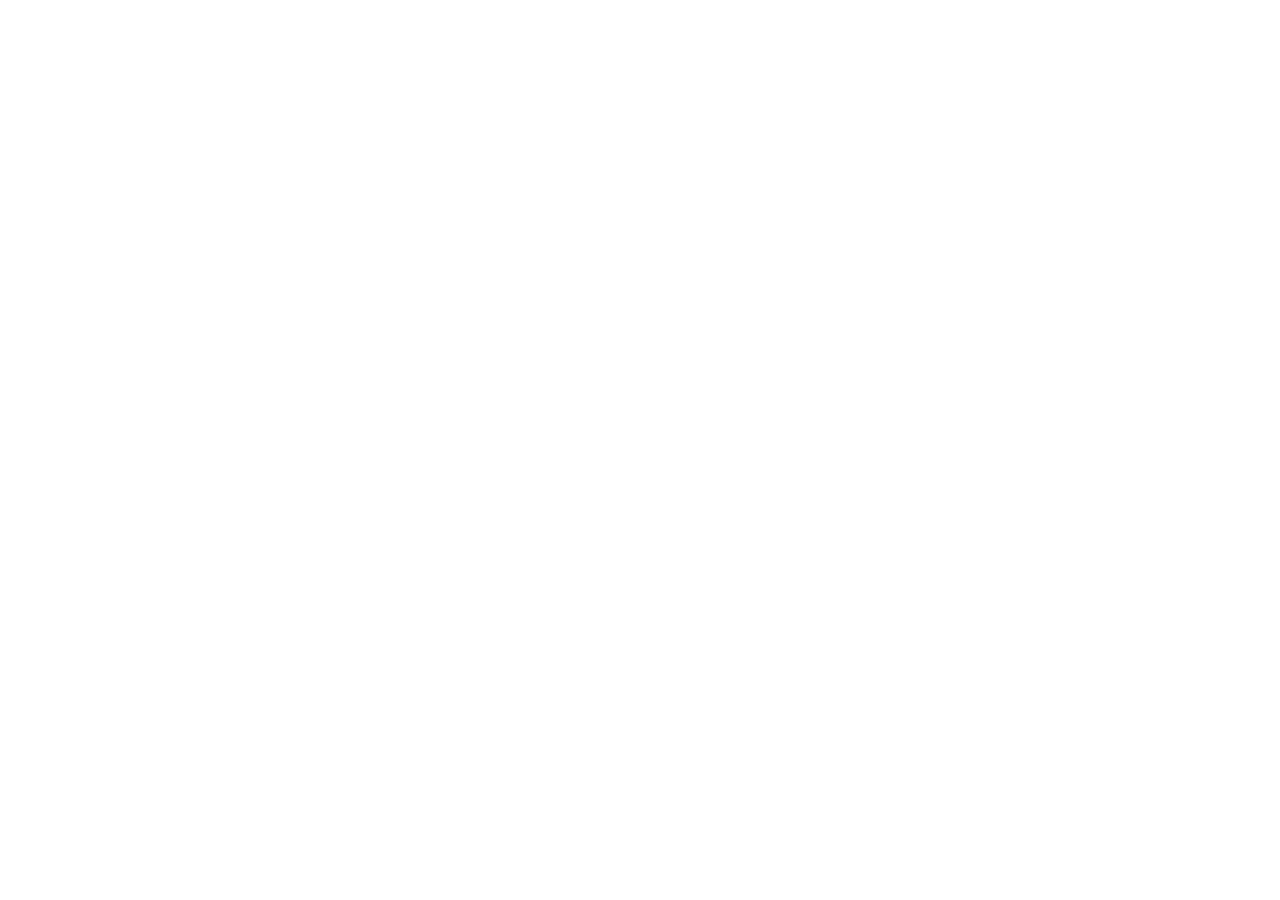
==== commit 1802a567: "주소 이동 안내 v3.9" ====
--- a/index.html
+++ b/index.html
@@ -1,404 +1 @@
-<!doctype html>
-<html lang="ko">
-<head>
-  <meta charset="utf-8">
-  <meta name="viewport" content="width=device-width, initial-scale=1">
-  <title>CineMaster AI — Log 영상의 색을 만들고 LUT으로 가져가는 프로그램</title>
-  <meta name="description" content="카메라 Log 영상의 룩을 만들고 .cube LUT, DaVinci Resolve 노드 패키지, HDR 납품 파일로 저장하는 Windows 프로그램입니다. 설치 없이 웹에서도 써 볼 수 있습니다.">
-  <meta name="robots" content="noindex, nofollow">
-  <meta name="theme-color" content="#1d1e20">
-  <meta property="og:type" content="website">
-  <meta property="og:title" content="CineMaster AI v3.5.1">
-  <meta property="og:description" content="Log 영상에 색을 입히고, 같은 색을 LUT과 Resolve 노드로 가져갑니다.">
-  <meta property="og:image" content="https://ansrkq121664-rgb.github.io/cinemaster-ai/img/og.jpg">
-  <link rel="icon" href="img/favicon.ico" sizes="any">
-  <link rel="apple-touch-icon" href="img/icon-512.png">
-  <link rel="preconnect" href="https://fonts.googleapis.com">
-  <link rel="preconnect" href="https://fonts.gstatic.com" crossorigin>
-  <link rel="stylesheet" href="https://fonts.googleapis.com/css2?family=IBM+Plex+Mono:wght@500&family=IBM+Plex+Sans+KR:wght@400;500;600&display=swap">
-  <link rel="stylesheet" href="site.css?v=3.5.1">
-</head>
-<body>
-<a class="skip" href="#main">본문으로 건너뛰기</a>
-
-<header class="nav">
-  <div class="wrap nav-in">
-    <a class="brand" href="#top" aria-label="CineMaster AI 처음으로">CineMaster AI <span class="ver">v3.5.1</span></a>
-    <nav aria-label="페이지 안내">
-      <a href="#outputs">만드는 것</a>
-      <a href="#flow">작업 순서</a>
-      <a href="#features">기능</a>
-      <a href="#download">내려받기</a>
-      <a href="#updates">업데이트</a>
-    </nav>
-    <a class="btn btn-line nav-cta" href="#web">웹에서 써 보기</a>
-  </div>
-</header>
-
-<main id="main">
-  <!-- 첫 화면 -->
-  <section class="hero" id="top" aria-labelledby="hero-h">
-    <div class="wrap hero-head">
-      <h1 id="hero-h">촬영한 Log 영상에 색을 입히고,<br>그 색을 LUT과 Resolve 노드로 그대로 가져갑니다.</h1>
-      <div class="hero-actions">
-        <a class="btn btn-amber" href="#download" data-installer-cta>설치 파일 받기</a>
-        <a class="btn btn-line" href="#web">웹에서 바로 써 보기</a>
-        <p class="hero-meta" data-installer-meta>Windows 10 · 11 (64비트) · v3.5.1 · 89.6 MB</p>
-      </div>
-    </div>
-
-    <div class="wipe-wrap" style="--wipe: 50%">
-      <div class="wipe" data-wipe>
-        <picture>
-          <source media="(max-width: 760px)" srcset="img/hero/Teal_Orange_960.jpg" data-grade-source>
-          <img class="wipe-img grade" draggable="false" src="img/hero/Teal_Orange.jpg" alt="같은 장면에 Teal &amp; Orange 룩을 입힌 결과" width="1920" height="1080" data-grade-img>
-        </picture>
-        <picture>
-          <source media="(max-width: 760px)" srcset="img/hero/log_960.jpg">
-          <img class="wipe-img log" draggable="false" src="img/hero/log.jpg" alt="ARRI LogC3 로 기록한 원본. 색이 빠지고 대비가 낮습니다" width="1920" height="1080">
-        </picture>
-        <span class="wipe-tag tag-left">Log 원본</span>
-        <span class="wipe-tag tag-right" data-grade-tag>Teal &amp; Orange</span>
-        <div class="handle" role="slider" tabindex="0" aria-label="Log 원본과 그레이딩 결과를 나누는 위치" aria-valuemin="0" aria-valuemax="100" aria-valuenow="50">
-          <span class="grip" aria-hidden="true"></span>
-        </div>
-      </div>
-      <div class="wrap wipe-under">
-        <div class="looks" role="radiogroup" aria-label="오른쪽에 보여 줄 룩">
-          <button type="button" role="radio" aria-checked="true" tabindex="0" data-look="Teal_Orange">Teal &amp; Orange</button>
-          <button type="button" role="radio" aria-checked="false" tabindex="-1" data-look="Warm_Print">Warm Print Film</button>
-          <button type="button" role="radio" aria-checked="false" tabindex="-1" data-look="Bleach_Bypass">Bleach Bypass</button>
-          <button type="button" role="radio" aria-checked="false" tabindex="-1" data-look="Moonlight">Moonlight (Day for Night)</button>
-          <button type="button" role="radio" aria-checked="false" tabindex="-1" data-look="Neutral_Rec709">Neutral Rec.709</button>
-        </div>
-        <p class="caption" data-look-desc>섀도는 청록, 하이라이트·피부는 주황. 상업 영화의 대표적인 색 대비</p>
-      </div>
-      <p class="wrap caption small">가운데 선을 끌거나 방향키로 움직여 보세요. 예제 장면은 컴퓨터로 그린 풍경을 ARRI LogC3 로 인코딩한 것이고, 오른쪽은 CineMaster 엔진이 그 Log 를 Rec.709 로 그레이딩한 실제 결과입니다.</p>
-    </div>
-  </section>
-
-  <!-- 무엇을 만드나 -->
-  <section class="block wrap" id="outputs" aria-labelledby="out-h">
-    <h2 id="out-h">룩 하나로 나오는 것</h2>
-    <p class="lede">한 번 만든 룩을 같은 수식으로 여러 파일에 담습니다. 현장 모니터, DaVinci Resolve, 납품처에서 같은 색이 나옵니다.</p>
-    <div class="outputs">
-      <figure class="shot">
-        <img src="img/pages/deliver.jpg" srcset="img/pages/deliver_800.jpg 800w, img/pages/deliver.jpg 1600w" sizes="(max-width: 900px) 100vw, 58vw" alt="DELIVER 페이지. 출력 색공간, HDR 마스터링, 납품 QC, Resolve 렌더 프리셋 카드가 한 줄에 있습니다" width="1600" height="900" loading="lazy">
-        <figcaption>DELIVER 페이지 — 출력 변환, HDR, 납품 QC, Resolve 렌더를 한 화면에서 고릅니다.</figcaption>
-      </figure>
-      <div>
-        <table class="files">
-          <caption class="sr">내보내는 파일</caption>
-          <tbody>
-            <tr><th scope="row">.cube LUT</th><td>33 또는 65 크기. Log에서 화면까지 한 번에(Full), 또는 CST 사이에 넣는 Look-Only로 저장합니다.</td></tr>
-            <tr><th scope="row">DCTL</th><td>LUT에 담을 수 없는 샤픈, 그레인, 할레이션을 Resolve에서 그대로 겁니다.</td></tr>
-            <tr><th scope="row">Resolve 노드 패키지</th><td>노드마다 LUT과 매트, 노드 트리를 만드는 스크립트를 함께 묶습니다.</td></tr>
-            <tr><th scope="row">HDR 납품</th><td>HDR10과 SDR 트림 듀얼 마스터, MaxCLL · MaxFALL, Dolby Vision XML.</td></tr>
-            <tr><th scope="row">grading_state.json</th><td>룩 설정 전체. 나중에 다시 열어 고칩니다.</td></tr>
-          </tbody>
-        </table>
-        <p class="caption">위 첫 화면의 Teal &amp; Orange 룩을 실제로 저장한 <code>Teal_Orange_Full_LogC3_to_Rec709_33pt.cube</code> 의 앞부분입니다.</p>
-        <pre class="cube" tabindex="0" aria-label=".cube 파일 앞부분"># Created by CineMaster AI
-# Pipeline Mode: FULL_LOG_TO_DISPLAY
-# Expected Input Color Space / Gamma: ARRI LogC3 (EI800) / AWG3 (camera log, full range)
-# Expected Output Color Space / Gamma: Rec.709 / Gamma 2.4
-# Baked stages: 01 IDT, 02 Exposure/WB/Flare, 03 Skin Lock, 04 Look, 06 ODT
-# Bypassed stages: none (05 Texture is spatial and never part of a LUT)
-# working space: DaVinci Wide Gamut / Intermediate
-# schema_version: 3.0
-# exposure_ev: +0.000
-TITLE &quot;Teal_Orange Full_LogC3_to_Rec709 33pt&quot;
-LUT_3D_SIZE 33
-DOMAIN_MIN 0.0 0.0 0.0
-DOMAIN_MAX 1.0 1.0 1.0
-0.000000 0.000000 0.000000
-0.000000 0.000000 0.000000
-0.053933 0.000000 0.000000
-…</pre>
-      </div>
-    </div>
-  </section>
-
-  <!-- 작업 순서: 앱의 실제 다섯 페이지 -->
-  <section class="block wrap" id="flow" aria-labelledby="flow-h">
-    <h2 id="flow-h">작업 순서</h2>
-    <p class="lede">프로그램 아래쪽 독의 다섯 페이지를 왼쪽부터 차례로 지나면 됩니다. 이름을 누르면 그 페이지의 실제 화면이 나옵니다.</p>
-    <div class="pages" data-pages>
-      <div class="page-tabs" role="tablist" aria-label="프로그램 페이지">
-        <button type="button" role="tab" id="pt-media" aria-controls="pp" aria-selected="true" data-page="media"><span class="no">01</span> MEDIA</button>
-        <button type="button" role="tab" id="pt-conform" aria-controls="pp" aria-selected="false" tabindex="-1" data-page="conform"><span class="no">02</span> CONFORM</button>
-        <button type="button" role="tab" id="pt-color" aria-controls="pp" aria-selected="false" tabindex="-1" data-page="color"><span class="no">03</span> COLOR</button>
-        <button type="button" role="tab" id="pt-film" aria-controls="pp" aria-selected="false" tabindex="-1" data-page="film"><span class="no">04</span> FILM LAB</button>
-        <button type="button" role="tab" id="pt-deliver" aria-controls="pp" aria-selected="false" tabindex="-1" data-page="deliver"><span class="no">05</span> DELIVER</button>
-      </div>
-      <div class="page-panel" id="pp" role="tabpanel" aria-labelledby="pt-media">
-        <figure class="shot">
-          <img data-page-img src="img/pages/media.jpg" srcset="img/pages/media_800.jpg 800w, img/pages/media.jpg 1600w" sizes="(max-width: 1240px) 100vw, 1180px" alt="MEDIA 페이지 실제 화면" width="1600" height="900">
-        </figure>
-        <p class="page-text" data-page-text>원본 Log 스틸이나 영상을 불러오고 카메라와 Log 종류를 고릅니다. 미디어 풀에 모아 둔 클립을 바로 꺼내 쓸 수 있습니다.</p>
-      </div>
-    </div>
-  </section>
-
-  <!-- 주요 기능 -->
-  <section class="block wrap" id="features" aria-labelledby="feat-h">
-    <h2 id="feat-h">주요 기능</h2>
-    <p class="lede">아래 화면은 모두 실제 프로그램을 찍은 것입니다.</p>
-
-    <article class="feature">
-      <figure class="shot"><img src="img/shots/shotmatch.jpg" srcset="img/shots/shotmatch_800.jpg 800w, img/shots/shotmatch.jpg 1400w" sizes="(max-width: 900px) 100vw, 62vw" alt="원본 Log, 1:1 매칭 결과, 레퍼런스를 세 칸으로 나란히 보여 주는 화면과 매칭 결과 알림" width="1400" height="525" loading="lazy"></figure>
-      <div class="ftext">
-        <h3>참고 사진 한 장에 색을 맞춥니다</h3>
-        <p>닮고 싶은 장면의 스틸을 올리고 1:1 Shot Match 를 누르면 노출, 색온도, 색 기울기를 계산해 그레이드에 바로 넣습니다. 피부색은 지키면서 맞춥니다.</p>
-        <p class="note">설치형에서 쓸 수 있습니다.</p>
-      </div>
-    </article>
-
-    <article class="feature flip">
-      <figure class="shot"><img src="img/shots/window.jpg" srcset="img/shots/window_800.jpg 800w, img/shots/window.jpg 1600w" sizes="(max-width: 900px) 100vw, 62vw" alt="해 주변에 원형 Power Window 를 그린 COLOR 페이지. 오른쪽에 노드 세 개, 아래에 윈도우 팔레트" width="1600" height="900" loading="lazy"></figure>
-      <div class="ftext">
-        <h3>노드로 나눠 쌓고, 원하는 곳만 고칩니다</h3>
-        <p>보정을 노드에 나눠 담아 하나씩 끄고 켜며 비교합니다. 원형 · 선형 · 다각형 Power Window 와 HSL Qualifier 로 하늘이나 얼굴만 따로 고칩니다.</p>
-        <p class="note">단축키는 DaVinci Resolve 와 같습니다. <kbd>Alt</kbd> + <kbd>S</kbd> 노드 추가, <kbd>Ctrl</kbd> + <kbd>D</kbd> 끄고 켜기.</p>
-      </div>
-    </article>
-
-    <article class="feature">
-      <figure class="shot"><img src="img/shots/scopes.jpg" srcset="img/shots/scopes_800.jpg 800w, img/shots/scopes.jpg 1200w" sizes="(max-width: 900px) 100vw, 62vw" alt="뷰어 옆에 RGB Parade, Waveform, Vectorscope, Histogram 을 2x2 로 띄운 화면" width="1200" height="553" loading="lazy"></figure>
-      <div class="ftext">
-        <h3>눈이 아니라 스코프로 확인합니다</h3>
-        <p>RGB Parade, Waveform, Vectorscope, Histogram 을 10비트 눈금으로 봅니다. 벡터스코프의 I-Line 으로 피부색이 제자리에 있는지 바로 알 수 있고, 스코프만 다른 모니터에 띄울 수도 있습니다.</p>
-      </div>
-    </article>
-
-    <article class="feature flip">
-      <figure class="shot"><img src="img/pages/film.jpg" srcset="img/pages/film_800.jpg 800w, img/pages/film.jpg 1600w" sizes="(max-width: 900px) 100vw, 62vw" alt="FILM LAB 페이지. D-LogE 곡선, 네거티브와 프린트 필름 선택, 프린터 라이트" width="1600" height="900" loading="lazy"></figure>
-      <div class="ftext">
-        <h3>필름 현상소의 과정을 그대로 거칩니다</h3>
-        <p>네거티브 10종과 프린트 6종을 고르고, 증감 현상과 프린터 라이트로 농도와 색을 맞춥니다. 갖고 있는 필름 LUT 을 불러와 나만의 스톡으로 저장할 수도 있습니다.</p>
-      </div>
-    </article>
-
-    <article class="feature">
-      <figure class="shot"><img src="img/shots/qc.jpg" srcset="img/shots/qc_800.jpg 800w, img/shots/qc.jpg 1600w" sizes="(max-width: 900px) 100vw, 62vw" alt="DELIVER 페이지 아래쪽. 납품 QC 카드에 색역 초과, 레벨 이탈, 클리핑, 밴딩 위험도가 표시되어 있습니다" width="1600" height="317" loading="lazy"></figure>
-      <div class="ftext">
-        <h3>납품 전에 문제를 먼저 찾습니다</h3>
-        <p>색역 초과, 레벨 이탈, 클리핑, 밴딩 위험을 검사하고, 기준을 넘는 부분은 Auto-Legalize 로 안전한 LUT 을 따로 만듭니다.</p>
-      </div>
-    </article>
-
-    <article class="feature flip">
-      <figure class="shot narrow"><img src="img/shots/resolve.jpg" srcset="img/shots/resolve_800.jpg 800w" sizes="(max-width: 900px) 100vw, 40vw" alt="Resolve Bridge 메뉴. Grab Still, Live Push, 타임라인 전체 수집, 타임라인 일괄 Push, 왕복 검증" width="800" height="460" loading="lazy"></figure>
-      <div class="ftext">
-        <h3>켜 둔 Resolve 와 바로 주고받습니다</h3>
-        <p>Resolve 의 현재 프레임을 가져오고, 만든 LUT 을 지금 클립이나 타임라인 전체에 바로 겁니다. 왕복 검증은 두 프로그램의 결과를 픽셀 단위로 비교해 차이를 보여 줍니다.</p>
-        <p class="note">설치형과 DaVinci Resolve Studio 가 필요합니다.</p>
-      </div>
-    </article>
-
-    <article class="feature">
-      <figure class="shot"><img src="img/shots/pool.jpg" srcset="img/shots/pool_800.jpg 800w, img/shots/pool.jpg 1600w" sizes="(max-width: 900px) 100vw, 62vw" alt="MEDIA 페이지 아래쪽. 왼쪽 미디어 스토리지, 가운데 미디어 풀에 클립 썸네일, 오른쪽 카메라 입력 설정" width="1600" height="400" loading="lazy"></figure>
-      <div class="ftext">
-        <h3>클립을 미디어 풀에 모아 두고 꺼내 씁니다 <span class="new">v3.5</span></h3>
-        <p>PC 드라이브와 클라우드 폴더를 썸네일로 둘러보고, 쓸 클립을 풀에 넣어 별점과 색 라벨로 정리합니다. 파일은 복사하지 않고 경로로 연결하며, 옮긴 파일은 다시 연결할 수 있습니다.</p>
-      </div>
-    </article>
-  </section>
-
-  <!-- 내려받기 (밝은 사양서 칸) -->
-  <section class="sheet" id="download" aria-labelledby="dl-h">
-    <div class="wrap">
-      <h2 id="dl-h">내려받기</h2>
-      <p class="lede">모든 기능을 쓰려면 설치형을, 먼저 둘러보려면 웹 버전을 여세요. 지금 버전은 <b>v3.5.1</b>(2026년 11월 18일)입니다.</p>
-
-      <div class="dl-actions">
-        <a class="btn btn-amber" href="https://github.com/ansrkq121664-rgb/cinemaster-ai/releases/download/v3.5.1/CineMaster_AI_Setup_v3.5.1.exe" data-installer>설치 파일 받기</a>
-        <a class="btn btn-dark" href="https://github.com/ansrkq121664-rgb/cinemaster-ai/releases/download/v3.5.1/CineMaster_AI_Portable_v3.5.1_Windows.zip" data-portable>포터블 zip 받기</a>
-        <a class="btn btn-dark" href="#web">웹에서 바로 써 보기</a>
-      </div>
-
-      <div class="table-scroll" tabindex="0" role="region" aria-label="세 가지 방법 비교표">
-      <table class="cmp">
-        <caption>세 가지 방법 비교</caption>
-        <thead><tr><th scope="col"><span class="sr">항목</span></th><th scope="col">설치형</th><th scope="col">포터블 zip</th><th scope="col">웹 버전</th></tr></thead>
-        <tbody>
-          <tr><th scope="row">설치</th><td data-label="설치형">설치 마법사, 바탕화면 아이콘</td><td data-label="포터블 zip">압축만 풀면 실행</td><td data-label="웹 버전">없음, 브라우저에서 열기</td></tr>
-          <tr><th scope="row">색보정 · 노드 · 스코프 · LUT 저장</th><td data-label="설치형">됩니다</td><td data-label="포터블 zip">됩니다</td><td data-label="웹 버전">됩니다</td></tr>
-          <tr><th scope="row">Shot Match · 레퍼런스 톤 매칭</th><td data-label="설치형">됩니다</td><td data-label="포터블 zip">됩니다</td><td data-label="웹 버전" class="n">안 됩니다</td></tr>
-          <tr><th scope="row">Resolve 연결 · 노드 패키지 · HDR 납품</th><td data-label="설치형">됩니다</td><td data-label="포터블 zip">됩니다</td><td data-label="웹 버전" class="n">안 됩니다</td></tr>
-          <tr><th scope="row">미디어 풀 · Gemini AI 분석</th><td data-label="설치형">됩니다</td><td data-label="포터블 zip">됩니다</td><td data-label="웹 버전" class="n">안 됩니다</td></tr>
-          <tr><th scope="row">새 버전 알림</th><td data-label="설치형">됩니다</td><td data-label="포터블 zip">됩니다</td><td data-label="웹 버전">새로고침하면 최신</td></tr>
-        </tbody>
-      </table>
-      </div>
-
-      <div class="dl-grid">
-        <div>
-          <h3>필요한 환경</h3>
-          <ul class="plain">
-            <li>Windows 10 또는 11, 64비트</li>
-            <li>WebGL2 를 지원하는 그래픽 (최근 몇 년 안의 PC 면 대부분 됩니다)</li>
-            <li>메모리 8GB 이상, 화면 1920×1080 이상 권장</li>
-            <li>웹 버전은 Chrome 또는 Edge 최신판</li>
-            <li>Resolve 연결은 DaVinci Resolve Studio</li>
-          </ul>
-
-          <h3>설치 순서</h3>
-          <ol class="steps">
-            <li><b>설치 파일 받기</b>를 눌러 <code>CineMaster_AI_Setup_v3.5.1.exe</code> 을 내려받습니다.</li>
-            <li>내려받은 파일을 실행합니다.</li>
-            <li><b>다음</b>과 <b>설치</b>를 차례로 누릅니다.</li>
-            <li>바탕화면의 <b>CineMaster AI</b> 아이콘으로 실행합니다.</li>
-          </ol>
-          <p class="small">새 버전은 새 설치 파일을 그대로 실행하면 덮어 설치됩니다. 만든 룩과 설정은 그대로 남습니다.</p>
-        </div>
-        <div>
-          <h3>"Windows의 PC 보호" 창이 뜨면</h3>
-          <p>CineMaster AI 설치 파일에는 아직 코드 서명 인증서가 없어서, 처음 실행할 때 Windows SmartScreen 이 파란 창을 띄웁니다. 아래 순서로 실행하세요.</p>
-          <ol class="steps">
-            <li>창 안의 <b>추가 정보</b>를 누릅니다.</li>
-            <li>아래에 생긴 <b>실행</b> 버튼을 누릅니다.</li>
-          </ol>
-          <p class="small">받은 파일이 이 페이지의 파일과 같은지 확인하려면 PowerShell 에서 <code>Get-FileHash 파일이름</code> 을 실행해 아래 SHA-256 과 비교하세요.</p>
-
-          <h3>파일 정보</h3>
-          <dl class="fileinfo">
-            <div class="row"><dt>설치 파일</dt>
-              <dd>CineMaster_AI_Setup_v3.5.1.exe · 89.6 MB</dd>
-              <dd class="hash"><span>SHA-256 66dff8559a06faabd493cb615e705ff97920f5dc3b5ec51ad60b8f8897b9e06f</span><button type="button" class="copy" data-copy="66dff8559a06faabd493cb615e705ff97920f5dc3b5ec51ad60b8f8897b9e06f" aria-label="설치 파일 SHA-256 복사">복사</button></dd>
-            </div>
-            <div class="row"><dt>포터블 zip</dt>
-              <dd>CineMaster_AI_Portable_v3.5.1_Windows.zip · 122.5 MB</dd>
-              <dd class="hash"><span>SHA-256 de6dcd272a26c9b8f2a04b015aa72f934b0017a14d4bae1cb26ff7d816f63c2d</span><button type="button" class="copy" data-copy="de6dcd272a26c9b8f2a04b015aa72f934b0017a14d4bae1cb26ff7d816f63c2d" aria-label="포터블 zip SHA-256 복사">복사</button></dd>
-            </div>
-            <div class="row"><dt>웹 버전 zip</dt>
-              <dd>CineMaster_AI_Web_v3.5.1.zip · 720 KB</dd>
-              <dd class="hash"><span>SHA-256 065397b97885da8904518b21d5f76166cc78fa9a587f1d9e8ac53b420b441a81</span><button type="button" class="copy" data-copy="065397b97885da8904518b21d5f76166cc78fa9a587f1d9e8ac53b420b441a81" aria-label="웹 버전 zip SHA-256 복사">복사</button></dd>
-            </div>
-            <div class="row"><dt>사용설명서 PDF</dt>
-              <dd>CineMaster_AI_v3.5.1_Manual_KR.pdf · 7.4 MB</dd>
-            </div>
-          </dl>
-        </div>
-      </div>
-    </div>
-  </section>
-
-  <!-- 웹 버전 -->
-  <section class="block wrap" id="web" aria-labelledby="web-h">
-    <h2 id="web-h">웹 버전</h2>
-    <p class="lede">설치 없이 이 페이지 안에서 바로 열립니다. 사진과 영상은 내 브라우저 안에서만 처리되고 어디에도 올라가지 않습니다.</p>
-    <div class="web-frame" data-web-frame>
-      <div class="web-cover">
-        <img src="img/pages/color_800.jpg" alt="" width="800" height="450" loading="lazy">
-        <div class="web-cover-in">
-          <button class="btn btn-light" type="button" data-web-open>이 페이지에서 열기</button>
-          <a class="btn btn-line" href="app/" target="_blank" rel="noopener">새 창으로 열기</a>
-        </div>
-      </div>
-    </div>
-    <div class="web-notes">
-      <p>웹 버전은 서버 없이 브라우저만으로 돌아가는 Standalone 모드입니다. 색보정, 노드, Power Window, 스코프, .cube 저장은 설치형과 같은 수식으로 동작합니다.
-        Shot Match, Resolve 연결, 미디어 풀, HDR 납품처럼 PC 쪽 프로그램이 계산하는 기능은 설치형에서 쓰세요.</p>
-      <p class="small">PC 화면 기준으로 만들었습니다. 휴대폰에서는 권장하지 않습니다. 인터넷 없이 쓰려면 <a href="downloads/CineMaster_AI_Web_v3.5.1.zip" download>웹 버전 zip, 720 KB</a> 을 받아 압축을 풀고 <code>index.html</code> 을 여세요.</p>
-    </div>
-  </section>
-
-  <!-- 사용설명서 -->
-  <section class="block wrap" id="manual" aria-labelledby="man-h">
-    <div class="manual">
-      <a class="cover" href="downloads/CineMaster_AI_v3.5.1_Manual_KR.pdf" target="_blank" rel="noopener" aria-label="사용설명서 PDF 열기">
-        <img src="img/manual_cover.jpg" alt="CineMaster AI 사용설명서 표지" width="580" height="820" loading="lazy">
-      </a>
-      <div>
-        <h2 id="man-h">사용설명서</h2>
-        <p class="lede">실제 화면에 번호를 붙이고 쉬운 말로 풀었습니다. 처음 쓰는 분도 순서대로 따라 할 수 있습니다.</p>
-        <ul class="toc">
-          <li>시작하기와 화면 구성</li>
-          <li>5분 따라 하기: 첫 LUT 만들기</li>
-          <li>레퍼런스로 색 따라 하기</li>
-          <li>다섯 페이지 둘러보기와 미디어 풀</li>
-          <li>컬러 휠과 커브</li>
-          <li>노드와 Power Window</li>
-          <li>스코프와 화면 보기 도구</li>
-          <li>DaVinci Resolve 로 가져가기</li>
-          <li>단축키와 문제 해결</li>
-        </ul>
-        <div class="row">
-          <a class="btn btn-line" href="downloads/CineMaster_AI_v3.5.1_Manual_KR.pdf" target="_blank" rel="noopener">설명서 열기</a>
-          <a class="btn btn-line" href="downloads/CineMaster_AI_v3.5.1_Manual_KR.pdf" download>PDF 내려받기</a>
-        </div>
-        <p class="file"><span class="mono">CineMaster_AI_v3.5.1_Manual_KR.pdf</span> · 7.4 MB</p>
-      </div>
-    </div>
-  </section>
-
-  <!-- 업데이트 내역 -->
-  <section class="block wrap" id="updates" aria-labelledby="up-h">
-    <h2 id="up-h">업데이트 내역</h2>
-    <div class="timeline">
-      <div class="rel"><div class="rel-head"><span class="ver">v3.5.1</span><span class="date">2026-11-18</span></div><div><h3>강한 그레이드용 음수 접기 옵션과 새 버전 알림</h3><ul><li>Look-Only와 Scene-Grade LUT에 음수 접기 옵션을 더했습니다. 강한 그레이드에서 하이라이트 색이 틀어지거나 밝기가 뒤집히는 것을 막습니다.</li><li>Master Bundle의 Master DI LUT에도 같은 옵션을 켤 수 있습니다. 두 옵션 모두 기본은 꺼져 있어 지금까지와 같은 결과가 나옵니다.</li><li>앱을 열 때 홈페이지에서 새 버전을 확인해 알림과 내려받기 링크를 보여 줍니다. 자동으로 설치하지 않고, 환경설정에서 끌 수 있으며, 인터넷이 없으면 조용히 넘어갑니다.</li><li>홈페이지를 새로 만들었습니다. 실제 엔진으로 렌더한 Log와 룩 비교, 실제 화면, 설치 파일 크기와 SHA-256, 페이지 안에서 바로 여는 웹 버전을 담았습니다.</li></ul></div></div>
-      <div class="rel"><div class="rel-head"><span class="ver">v3.5</span><span class="date">2026-11-18</span></div><div><h3>미디어 풀과 미디어 스토리지</h3><ul><li>DaVinci Resolve처럼 영상과 사진을 미디어 풀에 모아 두고 바로 꺼내 씁니다. 파일은 복사하지 않고 경로로 연결합니다.</li><li>미디어 스토리지에서 내 PC 드라이브, 구글 드라이브, OneDrive, 즐겨찾는 폴더를 썸네일로 둘러보고 여러 개나 폴더째 추가합니다.</li><li>빈, 검색, 정렬, 별점, 색 라벨로 정리하고, 더블클릭이나 우클릭, 끌어다 놓기로 원본, 레퍼런스, 컷 1~6에 넣습니다.</li><li>파일을 옮기면 Media Offline으로 표시하고, 폴더를 지정하면 같은 이름을 찾아 다시 연결합니다.</li><li>큰 원본 영상도 브라우저에 올리지 않고 서버가 디스크에서 바로 읽습니다.</li><li>작은 창에서 도구 줄과 마스터 바가 잘리거나 겹치던 문제를 고치고, 컨택트 시트를 컷 수에 맞춰 가운데 배치합니다.</li></ul></div></div>
-      <div class="rel"><div class="rel-head"><span class="ver">v3.4</span><span class="date">2026-11-17</span></div><div><h3>노드 그래프와 Power Window</h3><ul><li>색보정을 노드로 나눠 쌓습니다. 노드 패널은 큰 패널, 한 줄, 떠 있는 창 중에서 고릅니다.</li><li>Power Window로 화면 일부분만 보정합니다 (원형, 선형, 다각형, 방사형, HSL Qualifier).</li><li>컬러 휠, 커브, 스코프를 DaVinci Resolve와 같은 배치로 바꿨습니다. 스코프 새 창이 떨리던 문제도 고쳤습니다.</li><li>노드와 뷰어 단축키를 Resolve와 같은 키로 맞췄습니다.</li><li>환경설정 설명을 쉬운 존댓말로 다시 쓰고, Resolve 매칭 가이드를 그림으로 바꿨습니다.</li><li>노드 구조를 Resolve용 패키지(노드별 LUT과 매트)로 저장합니다.</li></ul></div></div>
-      <div class="rel"><div class="rel-head"><span class="ver">v3.3</span><span class="date">2026-11-17</span></div><div><h3>화면비와 현장 도구</h3><ul><li>화면비 19종, 프레임라인, 아나모픽 디스퀴즈를 뷰포트에서 바로 봅니다.</li><li>클린 피드와 스코프를 새 창으로 띄워 듀얼 모니터에서 씁니다.</li><li>MIDI 컨트롤러와 게임패드로 휠과 슬라이더를 움직입니다.</li><li>렌즈 캐릭터, 젤 필터, 현장용과 후반용 LUT 분리 저장을 더했습니다.</li></ul></div></div>
-      <details class="older"><summary>이전 버전 8개 보기</summary><div class="rel"><div class="rel-head"><span class="ver">v3.2</span><span class="date">2026-11-16</span></div><div><h3>Film Lab과 초보자 가이드</h3><ul><li>네거티브와 프린트 필름을 고르는 Film Lab, 현상과 프린터 라이트를 더했습니다.</li><li>카메라, 노출, 무드, 저장 4단계로 따라 하는 초보자 가이드 모드를 만들었습니다.</li><li>룩 16종을 내 영상 썸네일로 고르는 룩 브라우저와 환경설정을 더했습니다.</li></ul></div></div><div class="rel"><div class="rel-head"><span class="ver">v3.1</span></div><div><h3>출력 변환과 모니터링</h3><ul><li>Resolve의 CST처럼 출력 색공간과 감마를 따로 고릅니다.</li><li>스코프 위 커서 위치 표시, 모니터 메뉴, 와이프 방향, 즐겨찾기 핀을 더했습니다.</li></ul></div></div><div class="rel"><div class="rel-head"><span class="ver">v3.0</span></div><div><h3>다크 스튜디오 화면</h3><ul><li>화면 전체를 색보정실에 맞춘 어두운 화면으로 다시 만들었습니다.</li><li>예전 버전에서 저장한 파일을 자동으로 새 형식으로 올려 엽니다.</li></ul></div></div><div class="rel"><div class="rel-head"><span class="ver">v1.7</span></div><div><h3>Resolve 연동과 HDR</h3><ul><li>Resolve 타임라인의 모든 클립을 가져와 한 번에 LUT과 CDL을 거는 기능, HDR10, Dolby Vision, HLG 마스터링을 더했습니다.</li></ul></div></div><div class="rel"><div class="rel-head"><span class="ver">v1.6</span></div><div><h3>다섯 페이지 작업 화면</h3><ul><li>MEDIA, CONFORM, COLOR, FILM LAB, DELIVER 다섯 페이지로 작업 순서를 나눴습니다.</li></ul></div></div><div class="rel"><div class="rel-head"><span class="ver">v1.5</span></div><div><h3>후반 마무리 도구</h3><ul><li>타임라인 컨폼(XML, EDL), 카메라별 LUT 묶음, 외부 LUT 분석, 납품 검사, Resolve 직접 연결을 더했습니다.</li></ul></div></div><div class="rel"><div class="rel-head"><span class="ver">v1.4</span></div><div><h3>화면 배치와 False Color</h3><ul><li>칸 크기를 끌어서 바꾸고, False Color와 여러 컷을 한눈에 보는 컨택트 시트를 더했습니다.</li></ul></div></div><div class="rel"><div class="rel-head"><span class="ver">v1.3</span></div><div><h3>Look-Only LUT과 웹 버전</h3><ul><li>Look-Only LUT 내보내기와 설치 없이 쓰는 웹 버전을 처음 만들었습니다.</li></ul></div></div></details>
-    </div>
-  </section>
-
-  <!-- 자주 묻는 질문 -->
-  <section class="block wrap" id="faq" aria-labelledby="faq-h">
-    <h2 id="faq-h">자주 묻는 질문</h2>
-    <div class="faq">
-      <details>
-        <summary>무료인가요?</summary>
-        <p>네. 이 페이지의 설치 파일, 포터블 zip, 웹 버전은 모두 무료로 받아 쓸 수 있습니다.</p>
-      </details>
-      <details>
-        <summary>웹 버전과 설치형은 무엇이 다른가요?</summary>
-        <p>색보정과 LUT 저장은 같은 수식이라 결과가 같습니다. Shot Match, Resolve 연결, 미디어 풀, HDR 납품처럼 PC 쪽 프로그램이 계산하는 기능은 설치형에만 있습니다. 위의 비교표를 참고하세요.</p>
-      </details>
-      <details>
-        <summary>내 영상이 어딘가로 올라가나요?</summary>
-        <p>아니요. 웹 버전은 내 브라우저 안에서, 설치형은 내 PC 안에서만 처리합니다. Gemini AI 분석을 직접 켰을 때만 분석할 스틸 한 장이 구글 서버로 전송됩니다.</p>
-      </details>
-      <details>
-        <summary>새 버전이 나온 것을 어떻게 알 수 있나요?</summary>
-        <p>설치형은 시작할 때 이 홈페이지의 최신 버전을 확인해, 새 버전이 있으면 화면에 알림과 내려받기 링크를 보여 줍니다. 자동으로 설치하지는 않습니다. 환경설정의 인터페이스 항목에서 끌 수 있고, 인터넷이 없으면 조용히 넘어갑니다.</p>
-      </details>
-      <details>
-        <summary>Mac 에서도 쓸 수 있나요?</summary>
-        <p>웹 버전은 Mac 의 Chrome 에서 열립니다. 설치형은 지금은 Windows 용만 배포합니다.</p>
-      </details>
-      <details>
-        <summary>Resolve 에서 LUT 색이 조금 다르게 보여요.</summary>
-        <p>Resolve 의 Project Settings → Color Management 에서 3D lookup table interpolation 을 Tetrahedral 로 바꿔 주세요. Full LUT 뒤에 CST 를 또 걸지 않았는지도 확인하세요. 설명서 Resolve 장에 그림으로 정리해 두었습니다.</p>
-      </details>
-      <details>
-        <summary>설치할 때 백신이나 SmartScreen 이 막아요.</summary>
-        <p>코드 서명 인증서가 없는 새 프로그램이라 나오는 경고입니다. 위의 "Windows의 PC 보호" 안내대로 실행하고, 걱정되면 파일 정보의 SHA-256 으로 받은 파일이 같은지 확인하세요.</p>
-      </details>
-    </div>
-  </section>
-
-  <section class="block wrap contact" id="contact" aria-labelledby="contact-h">
-    <h2 id="contact-h">문의</h2>
-    <p class="lede">버그, 사용법, 기능 제안은 메일로 보내 주세요. 쓰고 계신 버전(화면 왼쪽 위)과 무엇을 하다가 생겼는지 함께 적어 주시면 빨리 확인할 수 있습니다.</p>
-    <p><a class="mail" href="#contact" data-mail-user="466121qkrsna" data-mail-domain="moc.liamg">메일 주소 보기</a></p>
-    <script>(function(){var a=document.querySelector("[data-mail-user]");if(!a)return;var r=function(s){return s.split("").reverse().join("")};var m=r(a.getAttribute("data-mail-user"))+"@"+r(a.getAttribute("data-mail-domain"));a.textContent=m;a.href="mailto:"+m+"?subject="+encodeURIComponent("CineMaster AI 문의");})();</script>
-  </section>
-</main>
-
-<footer class="foot">
-  <div class="wrap foot-in">
-    <span>CineMaster AI <span class="mono">v3.5.1</span></span>
-    <span>2026년 11월 18일 업데이트</span>
-    <span>만든 사람 YOUNGIN</span>
-    <a href="#top">맨 위로</a>
-  </div>
-</footer>
-
-<div class="toast" role="status" aria-live="polite" hidden></div>
-<script>window.CINEMASTER_SITE = {"version": "3.5.1", "label": "v3.5.1", "date": "2026-11-18", "installer": {"url": "https://github.com/ansrkq121664-rgb/cinemaster-ai/releases/download/v3.5.1/CineMaster_AI_Setup_v3.5.1.exe", "size": "89.6 MB", "sha256": "66dff8559a06faabd493cb615e705ff97920f5dc3b5ec51ad60b8f8897b9e06f"}, "portable": {"url": "https://github.com/ansrkq121664-rgb/cinemaster-ai/releases/download/v3.5.1/CineMaster_AI_Portable_v3.5.1_Windows.zip", "size": "122.5 MB"}, "looks": [{"key": "Teal_Orange", "title": "Teal & Orange", "description": "섀도는 청록, 하이라이트·피부는 주황. 상업 영화의 대표적인 색 대비", "file": "img/hero/Teal_Orange.jpg", "file_960": "img/hero/Teal_Orange_960.jpg"}, {"key": "Warm_Print", "title": "Warm Print Film", "description": "따뜻한 하이라이트, 짙은 색, 살짝 뜬 블랙. 필름 프린트 느낌 + 할레이션·그레인", "file": "img/hero/Warm_Print.jpg", "file_960": "img/hero/Warm_Print_960.jpg"}, {"key": "Bleach_Bypass", "title": "Bleach Bypass", "description": "채도를 절반으로 빼고 콘트라스트를 강하게. 거칠고 차가운 느낌", "file": "img/hero/Bleach_Bypass.jpg", "file_960": "img/hero/Bleach_Bypass_960.jpg"}, {"key": "Moonlight", "title": "Moonlight (Day for Night)", "description": "낮 촬영을 밤처럼. 노출 −1.3, 푸른 톤, 낮은 채도", "file": "img/hero/Moonlight.jpg", "file_960": "img/hero/Moonlight_960.jpg"}, {"key": "Neutral_Rec709", "title": "Neutral Rec.709", "description": "룩 없음. Log 를 표준 Rec.709 로만 변환", "file": "img/hero/Neutral_Rec709.jpg", "file_960": "img/hero/Neutral_Rec709_960.jpg"}]};</script>
-<script src="site.js?v=3.5.1"></script>
-</body>
-</html>
+<!doctype html><html lang="ko"><head><meta charset="utf-8"><meta http-equiv="refresh" content="0; url=https://cinemaster-ai.github.io/"><link rel="canonical" href="https://cinemaster-ai.github.io/"><meta name="robots" content="noindex"><title>CineMaster AI — 주소가 바뀌었습니다</title><style>body{background:#1d1e20;color:#e7e5e0;font:16px/1.7 sans-serif;padding:48px}a{color:#f0a43c}</style></head><body><p>CineMaster AI 홈페이지 주소가 바뀌었습니다. <a href="https://cinemaster-ai.github.io/">https://cinemaster-ai.github.io/</a> 로 이동합니다.</p></body></html>
